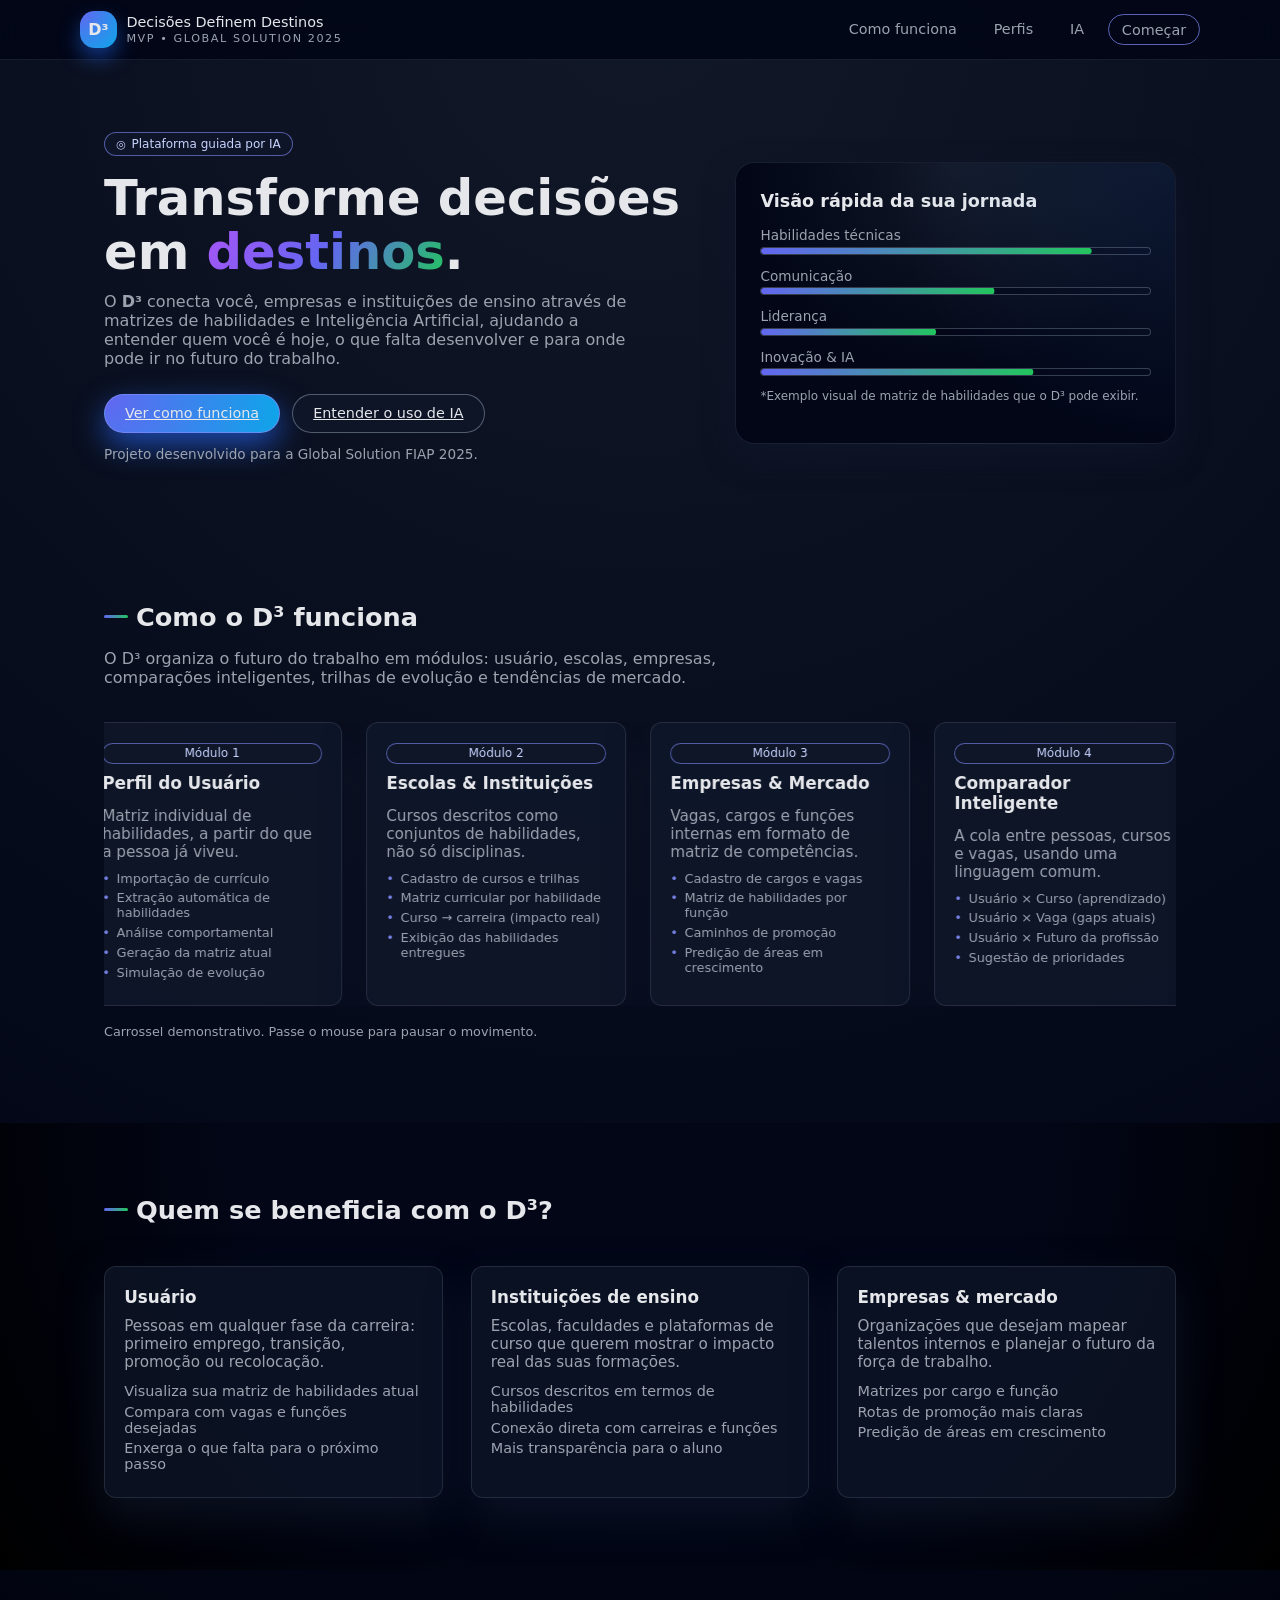
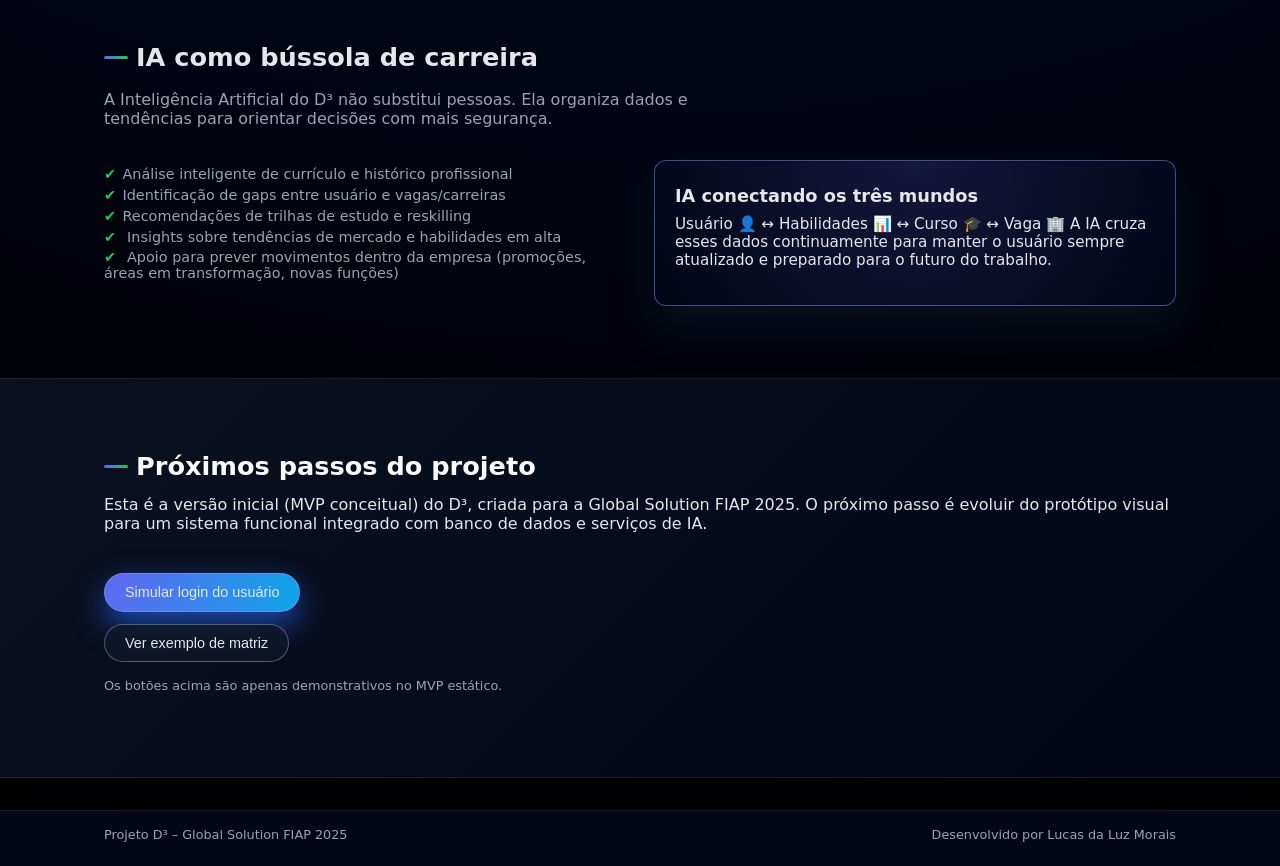
==== index.html @ ec9e3a40 "atualizado tela inicial" ====
<!DOCTYPE html>
<html lang="pt-BR">
<head>
  <meta charset="UTF-8" />
  <meta name="viewport" content="width=device-width, initial-scale=1.0" />
  <title>D³ – Decisões, Destinos e Desenvolvimento</title>

  <meta name="description" content="D³ é uma plataforma guiada por IA que conecta pessoas, empresas e instituições de ensino através de matrizes de habilidades, ajudando na tomada de decisões de carreira.">

  <link rel="stylesheet" href="./css/style.css" />
</head>
<body>
  <header class="topbar">
    <div class="container topbar__content">
      <div class="logo">
        <span class="logo__mark">D³</span>
        <div class="logo__group">
          <span class="logo__text">Decisões Definem Destinos</span>
          <span class="logo__tag">MVP • Global Solution 2025</span>
        </div>
      </div>

      <nav class="nav">
        <a href="#como-funciona">Como funciona</a>
        <a href="#perfis">Perfis</a>
        <a href="#ia">IA</a>
        <a href="#contato" class="nav__cta">Começar</a>
      </nav>
    </div>
  </header>

  <main>
    <!-- HERO -->
    <section class="hero">
      <div class="container hero__content">
        <div class="hero__text">
          <span class="hero__badge">Plataforma guiada por IA</span>
          <h1>Transforme decisões em <span class="highlight">destinos</span>.</h1>
          <p>
            O <strong>D³</strong> conecta você, empresas e instituições de ensino
            através de matrizes de habilidades e Inteligência Artificial,
            ajudando a entender quem você é hoje, o que falta desenvolver e
            para onde pode ir no futuro do trabalho.
          </p>

          <div class="hero__actions">
            <a href="#como-funciona" class="btn btn--primary">Ver como funciona</a>
            <a href="#ia" class="btn btn--ghost">Entender o uso de IA</a>
          </div>

          <p class="hero__note">
            Projeto desenvolvido para a Global Solution FIAP 2025.
          </p>
        </div>

        <div class="hero__card">
          <h2>Visão rápida da sua jornada</h2>
          <div class="hero__matrix">
            <div class="matrix-row">
              <span>Habilidades técnicas</span>
              <div class="bar">
                <div class="bar__fill bar__fill--1"></div>
              </div>
            </div>
            <div class="matrix-row">
              <span>Comunicação</span>
              <div class="bar">
                <div class="bar__fill bar__fill--2"></div>
              </div>
            </div>
            <div class="matrix-row">
              <span>Liderança</span>
              <div class="bar">
                <div class="bar__fill bar__fill--3"></div>
              </div>
            </div>
            <div class="matrix-row">
              <span>Inovação &amp; IA</span>
              <div class="bar">
                <div class="bar__fill bar__fill--4"></div>
              </div>
            </div>
          </div>

          <p class="hero__card-note">
            *Exemplo visual de matriz de habilidades que o D³ pode exibir.
          </p>
        </div>
      </div>
    </section>

    <!-- COMO FUNCIONA -->
<section id="como-funciona" class="section section--how">
  <div class="container">
    <h2 class="section__title">Como o D³ funciona</h2>
    <p class="section__subtitle">
      O D³ organiza o futuro do trabalho em módulos: usuário, escolas, empresas,
      comparações inteligentes, trilhas de evolução e tendências de mercado.
    </p>

    <div class="how-carousel">
      <div class="how-carousel__track">
        <!-- Módulo 1 -->
        <article class="card how-card">
          <span class="how-card__tag">Módulo 1</span>
          <h3>Perfil do Usuário</h3>
          <p class="how-card__resume">
            Matriz individual de habilidades, a partir do que a pessoa já viveu.
          </p>
          <ul>
            <li>Importação de currículo</li>
            <li>Extração automática de habilidades</li>
            <li>Análise comportamental</li>
            <li>Geração da matriz atual</li>
            <li>Simulação de evolução</li>
          </ul>
        </article>

        <!-- Módulo 2 -->
        <article class="card how-card">
          <span class="how-card__tag">Módulo 2</span>
          <h3>Escolas &amp; Instituições</h3>
          <p class="how-card__resume">
            Cursos descritos como conjuntos de habilidades, não só disciplinas.
          </p>
          <ul>
            <li>Cadastro de cursos e trilhas</li>
            <li>Matriz curricular por habilidade</li>
            <li>Curso → carreira (impacto real)</li>
            <li>Exibição das habilidades entregues</li>
          </ul>
        </article>

        <!-- Módulo 3 -->
        <article class="card how-card">
          <span class="how-card__tag">Módulo 3</span>
          <h3>Empresas &amp; Mercado</h3>
          <p class="how-card__resume">
            Vagas, cargos e funções internas em formato de matriz de competências.
          </p>
          <ul>
            <li>Cadastro de cargos e vagas</li>
            <li>Matriz de habilidades por função</li>
            <li>Caminhos de promoção</li>
            <li>Predição de áreas em crescimento</li>
          </ul>
        </article>

        <!-- Módulo 4 -->
        <article class="card how-card">
          <span class="how-card__tag">Módulo 4</span>
          <h3>Comparador Inteligente</h3>
          <p class="how-card__resume">
            A cola entre pessoas, cursos e vagas, usando uma linguagem comum.
          </p>
          <ul>
            <li>Usuário × Curso (aprendizado)</li>
            <li>Usuário × Vaga (gaps atuais)</li>
            <li>Usuário × Futuro da profissão</li>
            <li>Sugestão de prioridades</li>
          </ul>
        </article>

        <!-- Módulo 5 -->
        <article class="card how-card">
          <span class="how-card__tag">Módulo 5</span>
          <h3>Trilhas de Evolução</h3>
          <p class="how-card__resume">
            A IA transforma os gaps em um mapa de próximos passos.
          </p>
          <ul>
            <li>Recomendação de cursos e trilhas</li>
            <li>Certificações e projetos práticos</li>
            <li>Treinamentos internos</li>
            <li>Caminhos de carreira possíveis</li>
          </ul>
        </article>

        <!-- Módulo 6 -->
        <article class="card how-card">
          <span class="how-card__tag">Módulo 6</span>
          <h3>Tendências &amp; Mercado</h3>
          <p class="how-card__resume">
            O radar do D³ para não deixar o usuário e a empresa para trás.
          </p>
          <ul>
            <li>Habilidades em alta</li>
            <li>Profissões surgindo &amp; em declínio</li>
            <li>Impacto da tecnologia no time</li>
            <li>Áreas que devem crescer</li>
          </ul>
        </article>
      </div>
    </div>

    <p class="how-carousel__hint">
      Carrossel demonstrativo. Passe o mouse para pausar o movimento.
    </p>
  </div>
</section>



    <!-- PERFIS -->
    <section id="perfis" class="section section--alt">
      <div class="container">
        <h2 class="section__title">Quem se beneficia com o D³?</h2>

        <div class="grid grid--3">
          <article class="card card--outlined">
            <h3>Usuário</h3>
            <p>
              Pessoas em qualquer fase da carreira: primeiro emprego, transição,
              promoção ou recolocação.
            </p>
            <ul class="list">
              <li>Visualiza sua matriz de habilidades atual</li>
              <li>Compara com vagas e funções desejadas</li>
              <li>Enxerga o que falta para o próximo passo</li>
            </ul>
          </article>

          <article class="card card--outlined">
            <h3>Instituições de ensino</h3>
            <p>
              Escolas, faculdades e plataformas de curso que querem mostrar o
              impacto real das suas formações.
            </p>
            <ul class="list">
              <li>Cursos descritos em termos de habilidades</li>
              <li>Conexão direta com carreiras e funções</li>
              <li>Mais transparência para o aluno</li>
            </ul>
          </article>

          <article class="card card--outlined">
            <h3>Empresas &amp; mercado</h3>
            <p>
              Organizações que desejam mapear talentos internos e planejar o
              futuro da força de trabalho.
            </p>
            <ul class="list">
              <li>Matrizes por cargo e função</li>
              <li>Rotas de promoção mais claras</li>
              <li>Predição de áreas em crescimento</li>
            </ul>
          </article>
        </div>
      </div>
    </section>

    <!-- IA -->
    <section id="ia" class="section">
      <div class="container">
        <h2 class="section__title">IA como bússola de carreira</h2>
        <p class="section__subtitle">
          A Inteligência Artificial do D³ não substitui pessoas. Ela organiza
          dados e tendências para orientar decisões com mais segurança.
        </p>

        <div class="grid grid--2">
          <div>
            <ul class="list list--check">
              <li>Análise inteligente de currículo e histórico profissional</li>
              <li>Identificação de gaps entre usuário e vagas/carreiras</li>
              <li>Recomendações de trilhas de estudo e reskilling</li>
              <li>
                Insights sobre tendências de mercado e habilidades em alta
              </li>
              <li>
                Apoio para prever movimentos dentro da empresa (promoções,
                áreas em transformação, novas funções)
              </li>
            </ul>
          </div>

          <div class="ia-box">
            <h3>IA conectando os três mundos</h3>
            <p>
              Usuário 👤 ↔ Habilidades 📊 ↔ Curso 🎓 ↔ Vaga 🏢  
              A IA cruza esses dados continuamente para manter o usuário sempre
              atualizado e preparado para o futuro do trabalho.
            </p>
          </div>
        </div>
      </div>
    </section>

    <!-- CALL TO ACTION -->
    <section id="contato" class="section section--cta">
      <div class="container section--cta__content">
        <div>
          <h2 class="section__title section__title--light">Próximos passos do projeto</h2>
          <p>
            Esta é a versão inicial (MVP conceitual) do D³, criada para a
            Global Solution FIAP 2025. O próximo passo é evoluir do protótipo
            visual para um sistema funcional integrado com banco de dados e
            serviços de IA.
          </p>
        </div>

        <div class="section--cta__actions">
          <button class="btn btn--primary" id="btnFakeLogin">
            Simular login do usuário
          </button>
          <button class="btn btn--ghost" id="btnVerMatriz">
            Ver exemplo de matriz
          </button>
          <p class="cta__note">
            Os botões acima são apenas demonstrativos no MVP estático.
          </p>
        </div>
      </div>
    </section>
  </main>

  <footer class="footer">
    <div class="container footer__content">
      <span>Projeto D³ – Global Solution FIAP 2025</span>
      <span>Desenvolvido por Lucas da Luz Morais</span>
    </div>
  </footer>

  <script src="./js/main.js"></script>
</body>
</html>
---- css/style.css ----
:root {
  --bg: #050816;
  --bg-alt: #030712;
  --card-bg: #0b1120;
  --accent: #6366f1;
  --accent-strong: #4f46e5;
  --accent-soft: rgba(99, 102, 241, 0.15);
  --text-main: #e5e7eb;
  --text-muted: #9ca3af;
  --border-soft: #1f2933;
  --radius-lg: 1.2rem;
  --radius-md: 0.75rem;
  --shadow-soft: 0 18px 40px rgba(15, 23, 42, 0.7);
  --shadow-card: 0 12px 30px rgba(15, 23, 42, 0.8);
  --transition-fast: 0.18s ease-out;
}

*,
*::before,
*::after {
  box-sizing: border-box;
}

html,
body {
  margin: 0;
  padding: 0;
  font-family: system-ui, -apple-system, BlinkMacSystemFont, "Segoe UI", sans-serif;
  color: var(--text-main);
  scroll-behavior: smooth;
}

body {
  min-height: 100vh;
  background:
    radial-gradient(circle at top, #111827 0, #020617 55%, #000 100%),
    radial-gradient(circle at bottom, #020617 0, #000 60%);
}

/* UTILIDADES */

.container {
  width: 100%;
  max-width: 1120px;
  margin: 0 auto;
  padding: 0 1.5rem;
}

.section {
  padding: 4.5rem 0;
}

.section--alt {
  background: radial-gradient(circle at top, #020617 0, #020617 50%, #000 100%);
}

.section__title {
  font-size: 1.6rem;
  position: relative;
  display: inline-flex;
  align-items: center;
  gap: 0.5rem;
}

.section__title::before {
  content: "";
  width: 24px;
  height: 3px;
  border-radius: 999px;
  background: linear-gradient(90deg, var(--accent), #22c55e);
}

.section__title--light {
  color: #f9fafb;
}

.section__subtitle {
  color: var(--text-muted);
  max-width: 640px;
  margin-top: 0.5rem;
}

h1,
h2,
h3 {
  margin: 0 0 0.6rem;
}

p {
  margin: 0.25rem 0 0.75rem;
}

.highlight {
  background: linear-gradient(120deg, #a855f7, #6366f1, #22c55e);
  -webkit-background-clip: text;
  color: transparent;
}

/* GRID */

.grid {
  display: grid;
  gap: 1.75rem;
  margin-top: 2rem;
}

.grid--2 {
  grid-template-columns: repeat(auto-fit, minmax(260px, 1fr));
}

.grid--3 {
  grid-template-columns: repeat(auto-fit, minmax(260px, 1fr));
}

/* TOPBAR */

.topbar {
  position: sticky;
  top: 0;
  z-index: 20;
  background: rgba(2, 6, 23, 0.9);
  backdrop-filter: blur(18px);
  border-bottom: 1px solid rgba(148, 163, 184, 0.14);
  transition: background 0.2s ease-out, border-color 0.2s ease-out;
}

.topbar--scrolled {
  background: rgba(2, 6, 23, 0.98);
  border-color: rgba(129, 140, 248, 0.4);
}

.topbar__content {
  display: flex;
  align-items: center;
  justify-content: space-between;
  padding: 0.7rem 0;
}

.logo {
  display: flex;
  align-items: center;
  gap: 0.6rem;
}

.logo__mark {
  display: inline-flex;
  align-items: center;
  justify-content: center;
  width: 2.3rem;
  height: 2.3rem;
  border-radius: 0.9rem;
  background: radial-gradient(circle at top left, #6366f1, #0ea5e9);
  box-shadow: 0 10px 20px rgba(37, 99, 235, 0.5);
  font-weight: 700;
}

.logo__group {
  display: flex;
  flex-direction: column;
  gap: 0.15rem;
}

.logo__text {
  font-size: 0.9rem;
  color: var(--text-main);
}

.logo__tag {
  font-size: 0.7rem;
  color: var(--text-muted);
  text-transform: uppercase;
  letter-spacing: 0.14em;
}

.nav {
  display: flex;
  gap: 0.7rem;
}

.nav a {
  font-size: 0.9rem;
  color: var(--text-muted);
  text-decoration: none;
  padding: 0.4rem 0.8rem;
  border-radius: 999px;
  transition: var(--transition-fast);
}

.nav a:hover {
  color: #e5e7eb;
  background: rgba(148, 163, 184, 0.1);
}

.nav__cta {
  border: 1px solid rgba(129, 140, 248, 0.7);
}

/* HERO */

.hero {
  padding: 4.5rem 0 3.5rem;
}

.hero__content {
  display: grid;
  gap: 2.75rem;
  grid-template-columns: minmax(0, 1.6fr) minmax(0, 1.2fr);
  align-items: center;
}

.hero__badge {
  display: inline-flex;
  align-items: center;
  gap: 0.35rem;
  padding: 0.25rem 0.7rem;
  border-radius: 999px;
  font-size: 0.75rem;
  background: rgba(15, 23, 42, 0.9);
  border: 1px solid rgba(129, 140, 248, 0.6);
  color: #c7d2fe;
  margin-bottom: 0.9rem;
}

.hero__badge::before {
  content: "◎";
  font-size: 0.7rem;
}

.hero__text h1 {
  font-size: clamp(2.2rem, 3vw + 1.4rem, 3.1rem);
  line-height: 1.1;
}

.hero__text p {
  color: var(--text-muted);
  max-width: 34rem;
  margin-top: 0.8rem;
}

.hero__actions {
  display: flex;
  flex-wrap: wrap;
  gap: 0.75rem;
  margin-top: 1.6rem;
}

.hero__note {
  font-size: 0.85rem;
  color: var(--text-muted);
  margin-top: 0.9rem;
}

.hero__card {
  background: radial-gradient(circle at top, #111827 0, #020617 60%);
  border-radius: var(--radius-lg);
  padding: 1.75rem 1.5rem;
  border: 1px solid rgba(148, 163, 184, 0.15);
  box-shadow: var(--shadow-card);
  position: relative;
  overflow: hidden;
}

.hero__card::before {
  content: "";
  position: absolute;
  inset: 0;
  background: radial-gradient(circle at top right, rgba(96, 165, 250, 0.12), transparent 55%);
  pointer-events: none;
}

.hero__card h2 {
  font-size: 1.1rem;
  margin-bottom: 0.9rem;
}

.hero__matrix {
  display: flex;
  flex-direction: column;
  gap: 0.7rem;
  margin-top: 0.75rem;
}

.matrix-row span {
  font-size: 0.85rem;
  color: var(--text-muted);
}

.bar {
  margin-top: 0.15rem;
  width: 100%;
  height: 0.5rem;
  border-radius: 999px;
  background: #020617;
  border: 1px solid rgba(148, 163, 184, 0.35);
  overflow: hidden;
}

.bar__fill {
  height: 100%;
  border-radius: inherit;
  background: linear-gradient(90deg, #6366f1, #22c55e);
  transform-origin: left;
  transform: scaleX(0.7);
  animation: barPulse 3.2s ease-in-out infinite;
}

.bar__fill--1 { transform: scaleX(0.85); animation-delay: 0s; }
.bar__fill--2 { transform: scaleX(0.6);  animation-delay: 0.2s; }
.bar__fill--3 { transform: scaleX(0.45); animation-delay: 0.4s; }
.bar__fill--4 { transform: scaleX(0.7);  animation-delay: 0.6s; }

.hero__card-note {
  font-size: 0.75rem;
  color: var(--text-muted);
  margin-top: 0.8rem;
}

/* CARDS & LISTS */

.card {
  background: rgba(15, 23, 42, 0.9);
  border-radius: var(--radius-md);
  padding: 1.25rem 1.2rem;
  border: 1px solid rgba(148, 163, 184, 0.18);
  box-shadow: var(--shadow-soft);
  transition: var(--transition-fast);
  position: relative;
  overflow: hidden;
}

.card::before {
  content: "";
  position: absolute;
  inset-inline: 0;
  top: 0;
  height: 3px;
  background: linear-gradient(90deg, var(--accent), #22c55e);
  opacity: 0;
  transition: opacity 0.18s ease-out;
}

.card__step {
  position: absolute;
  top: 0.7rem;
  right: 0.9rem;
  font-size: 0.85rem;
  color: rgba(148, 163, 184, 0.9);
}

.card:hover {
  transform: translateY(-3px);
  border-color: rgba(129, 140, 248, 0.7);
  box-shadow: 0 14px 30px rgba(15, 23, 42, 0.9);
}

.card:hover::before {
  opacity: 1;
}

.card--outlined {
  background: rgba(15, 23, 42, 0.7);
}

.card h3 {
  font-size: 1.05rem;
}

.card p {
  color: var(--text-muted);
  font-size: 0.95rem;
}

.list {
  list-style: none;
  padding-left: 0;
  margin: 0.4rem 0 0;
  color: var(--text-muted);
  font-size: 0.9rem;
}

.list li {
  margin-bottom: 0.3rem;
}

.list--check li::before {
  content: "✔";
  margin-right: 0.4rem;
  color: #22c55e;
}

/* IA BOX */

.ia-box {
  background: radial-gradient(circle at top, rgba(99, 102, 241, 0.2), #020617);
  border-radius: var(--radius-md);
  padding: 1.5rem 1.25rem;
  border: 1px solid rgba(129, 140, 248, 0.5);
  box-shadow: var(--shadow-soft);
  font-size: 0.95rem;
  color: var(--text-main);
}

/* CTA SECTION */

.section--cta {
  background: linear-gradient(135deg, #0b1120, #020617);
  border-top: 1px solid rgba(148, 163, 184, 0.12);
  border-bottom: 1px solid rgba(148, 163, 184, 0.12);
}

.section--cta__content {
  display: flex;
  flex-wrap: wrap;
  gap: 1.75rem;
  align-items: center;
  justify-content: space-between;
}

.section--cta__actions {
  display: flex;
  flex-direction: column;
  gap: 0.75rem;
  align-items: flex-start;
}

.cta__note {
  font-size: 0.8rem;
  color: var(--text-muted);
}

/* BUTTONS */

.btn {
  display: inline-flex;
  align-items: center;
  justify-content: center;
  gap: 0.4rem;
  padding: 0.65rem 1.25rem;
  border-radius: 999px;
  font-size: 0.9rem;
  border: 1px solid transparent;
  background: transparent;
  color: var(--text-main);
  cursor: pointer;
  transition: var(--transition-fast);
}

.btn--primary {
  background: radial-gradient(circle at top left, var(--accent), #0ea5e9);
  border-color: rgba(129, 140, 248, 0.7);
  box-shadow: 0 12px 30px rgba(37, 99, 235, 0.7);
}

.btn--primary:hover {
  transform: translateY(-1px);
  box-shadow: 0 18px 40px rgba(37, 99, 235, 0.9);
}

.btn--ghost {
  border-color: rgba(148, 163, 184, 0.5);
  background: rgba(15, 23, 42, 0.8);
}

.btn--ghost:hover {
  background: rgba(30, 64, 175, 0.4);
}

/* FOOTER */

.footer {
  border-top: 1px solid rgba(148, 163, 184, 0.12);
  padding: 1rem 0 1.5rem;
  background: #020617;
  margin-top: 2rem;
}

.footer__content {
  display: flex;
  justify-content: space-between;
  color: var(--text-muted);
  font-size: 0.8rem;
}

/* ANIMAÇÕES */

@keyframes barPulse {
  0%, 100% { filter: brightness(1); }
  50%      { filter: brightness(1.2); }
}

/* RESPONSIVO */

@media (max-width: 860px) {
  .hero__content {
    grid-template-columns: 1fr;
  }

  .topbar__content {
    flex-direction: column;
    align-items: flex-start;
    gap: 0.35rem;
  }

  .nav {
    flex-wrap: wrap;
  }

  .footer__content {
    flex-direction: column;
    gap: 0.3rem;
  }
}
/* COMO FUNCIONA – CARROSSEL DE MÓDULOS */

.section--how {
  position: relative;
}

.how-carousel {
  margin-top: 2.2rem;
  overflow: hidden;
  position: relative;
}

.how-carousel__track {
  display: flex;
  gap: 1.5rem;
  will-change: transform;
}

.how-card {
  flex: 0 0 260px;
  min-height: 260px;
  display: flex;
  flex-direction: column;
}

.how-card__tag {
  display: inline-flex;
  align-items: center;
  justify-content: center;
  font-size: 0.75rem;
  padding: 0.15rem 0.7rem;
  border-radius: 999px;
  border: 1px solid rgba(129, 140, 248, 0.6);
  color: #c7d2fe;
  margin-bottom: 0.6rem;
  background: rgba(15, 23, 42, 0.9);
}

.how-card__resume {
  font-size: 0.85rem;
  color: var(--text-muted);
  margin-bottom: 0.6rem;
}

.how-card ul {
  list-style: none;
  padding-left: 0;
  margin: 0;
  font-size: 0.8rem;
  color: var(--text-muted);
}

.how-card ul li {
  margin-bottom: 0.3rem;
  position: relative;
  padding-left: 0.9rem;
}

.how-card ul li::before {
  content: "•";
  position: absolute;
  left: 0;
  top: 0;
  color: rgba(129, 140, 248, 0.9);
}

.how-carousel__hint {
  margin-top: 1.1rem;
  font-size: 0.8rem;
  color: var(--text-muted);
}

/* Mobile: sem auto-scroll, tudo empilhado bonitinho */

@media (max-width: 768px) {
  .how-carousel {
    overflow: visible;
  }

  .how-carousel__track {
    flex-wrap: wrap;
    justify-content: center;
    transform: translateX(0) !important;
  }

  .how-card {
    flex: 1 1 min(100%, 320px);
  }

  .how-carousel__hint {
    text-align: center;
  }
}
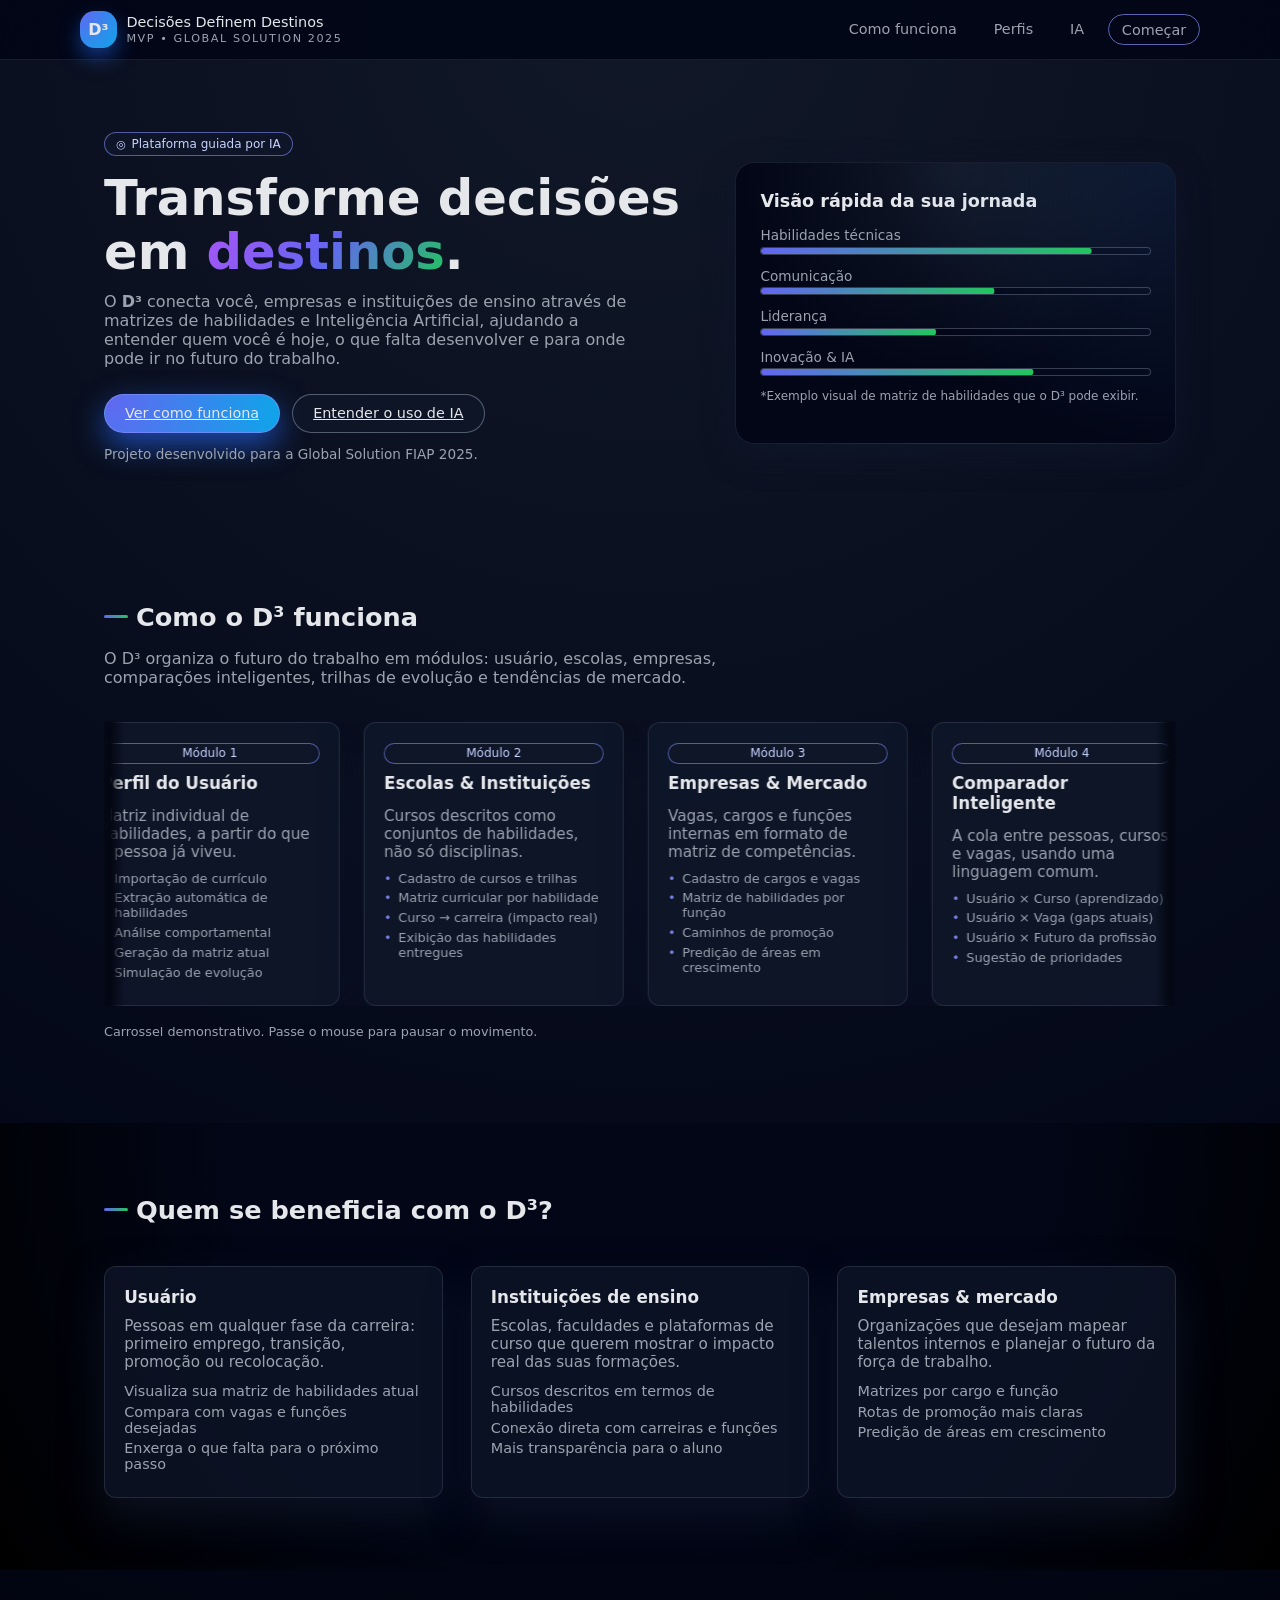
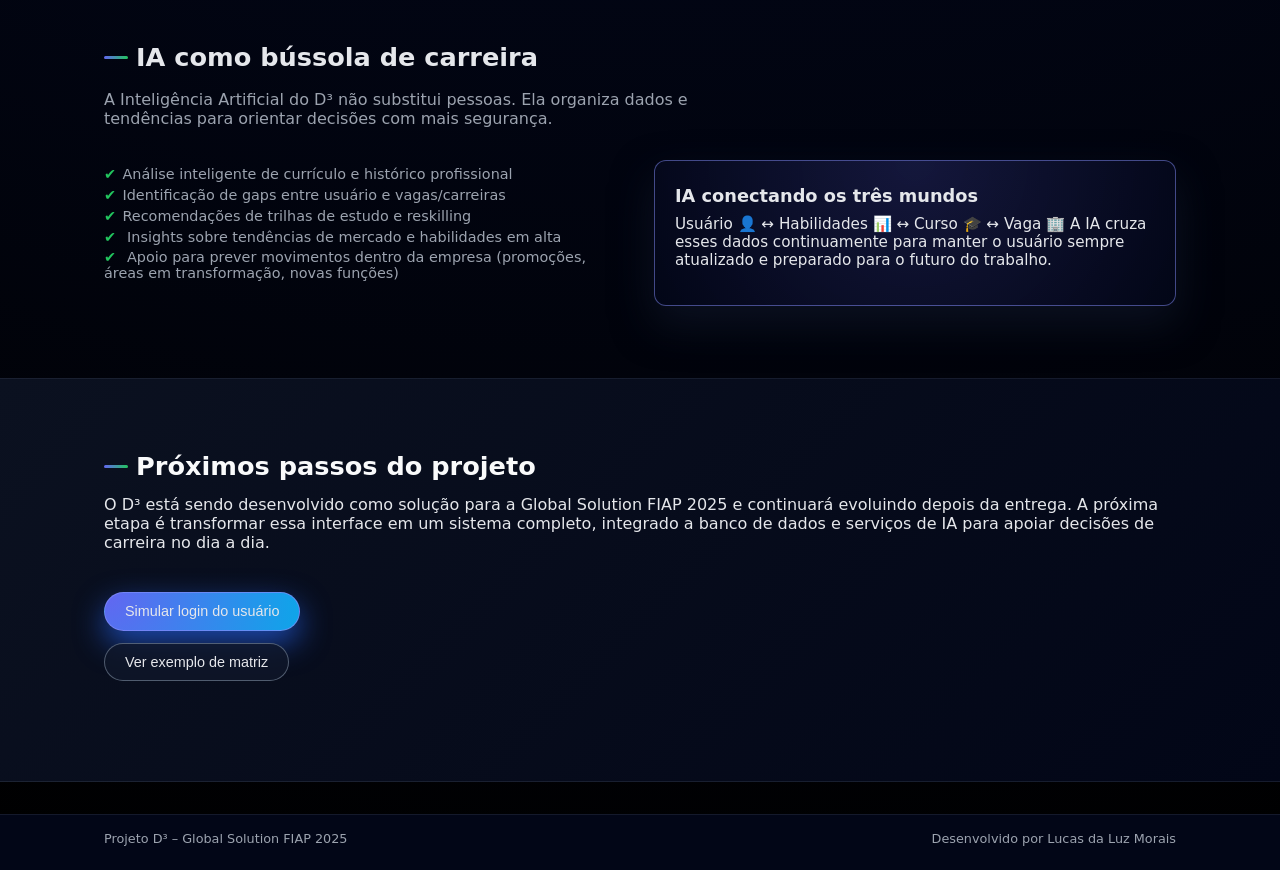
==== commit 7d8e503a: "melhorado pag inicial1" ====
--- a/index.html
+++ b/index.html
@@ -287,31 +287,31 @@
     </section>
 
     <!-- CALL TO ACTION -->
-    <section id="contato" class="section section--cta">
-      <div class="container section--cta__content">
-        <div>
-          <h2 class="section__title section__title--light">Próximos passos do projeto</h2>
-          <p>
-            Esta é a versão inicial (MVP conceitual) do D³, criada para a
-            Global Solution FIAP 2025. O próximo passo é evoluir do protótipo
-            visual para um sistema funcional integrado com banco de dados e
-            serviços de IA.
-          </p>
-        </div>
-
-        <div class="section--cta__actions">
-          <button class="btn btn--primary" id="btnFakeLogin">
-            Simular login do usuário
-          </button>
-          <button class="btn btn--ghost" id="btnVerMatriz">
-            Ver exemplo de matriz
-          </button>
-          <p class="cta__note">
-            Os botões acima são apenas demonstrativos no MVP estático.
-          </p>
-        </div>
-      </div>
-    </section>
+<section id="contato" class="section section--cta">
+  <div class="container section--cta__content">
+    <div>
+      <h2 class="section__title section__title--light">Próximos passos do projeto</h2>
+      <p>
+        O D³ está sendo desenvolvido como solução para a Global Solution FIAP 2025
+        e continuará evoluindo depois da entrega. A próxima etapa é transformar
+        essa interface em um sistema completo, integrado a banco de dados e
+        serviços de IA para apoiar decisões de carreira no dia a dia.
+      </p>
+    </div>
+
+    <div class="section--cta__actions">
+      <button class="btn btn--primary" id="btnFakeLogin">
+        Simular login do usuário
+      </button>
+      <button class="btn btn--ghost" id="btnVerMatriz">
+        Ver exemplo de matriz
+      </button>
+     
+      </p>
+    </div>
+  </div>
+</section>
+
   </main>
 
   <footer class="footer">
--- a/css/style.css
+++ b/css/style.css
@@ -92,9 +92,11 @@
 
 .highlight {
   background: linear-gradient(120deg, #a855f7, #6366f1, #22c55e);
-  -webkit-background-clip: text;
+  background-clip: text;
+  -webkit-background-clip: text; /* necessário para Chrome/Safari */
   color: transparent;
 }
+
 
 /* GRID */
 
@@ -521,6 +523,40 @@
   overflow: hidden;
   position: relative;
 }
+/* Degradê suave integrado ao fundo */
+.how-carousel::before,
+.how-carousel::after {
+  content: "";
+  position: absolute;
+  top: 0;
+  bottom: 0;
+  width: 20px;                 /* pode ajustar */
+  pointer-events: none;
+  z-index: 5;
+}
+
+/* Lado esquerdo */
+.how-carousel::before {
+  left: 0;
+  background: linear-gradient(
+    to right,
+    var(--bg) 0%,
+    var(--bg-alt) 30%,
+    transparent 100%
+  );
+}
+
+/* Lado direito */
+.how-carousel::after {
+  right: 0;
+  background: linear-gradient(
+    to left,
+    var(--bg) 0%,
+    var(--bg-alt) 30%,
+    transparent 100%
+  );
+}
+
 
 .how-carousel__track {
   display: flex;
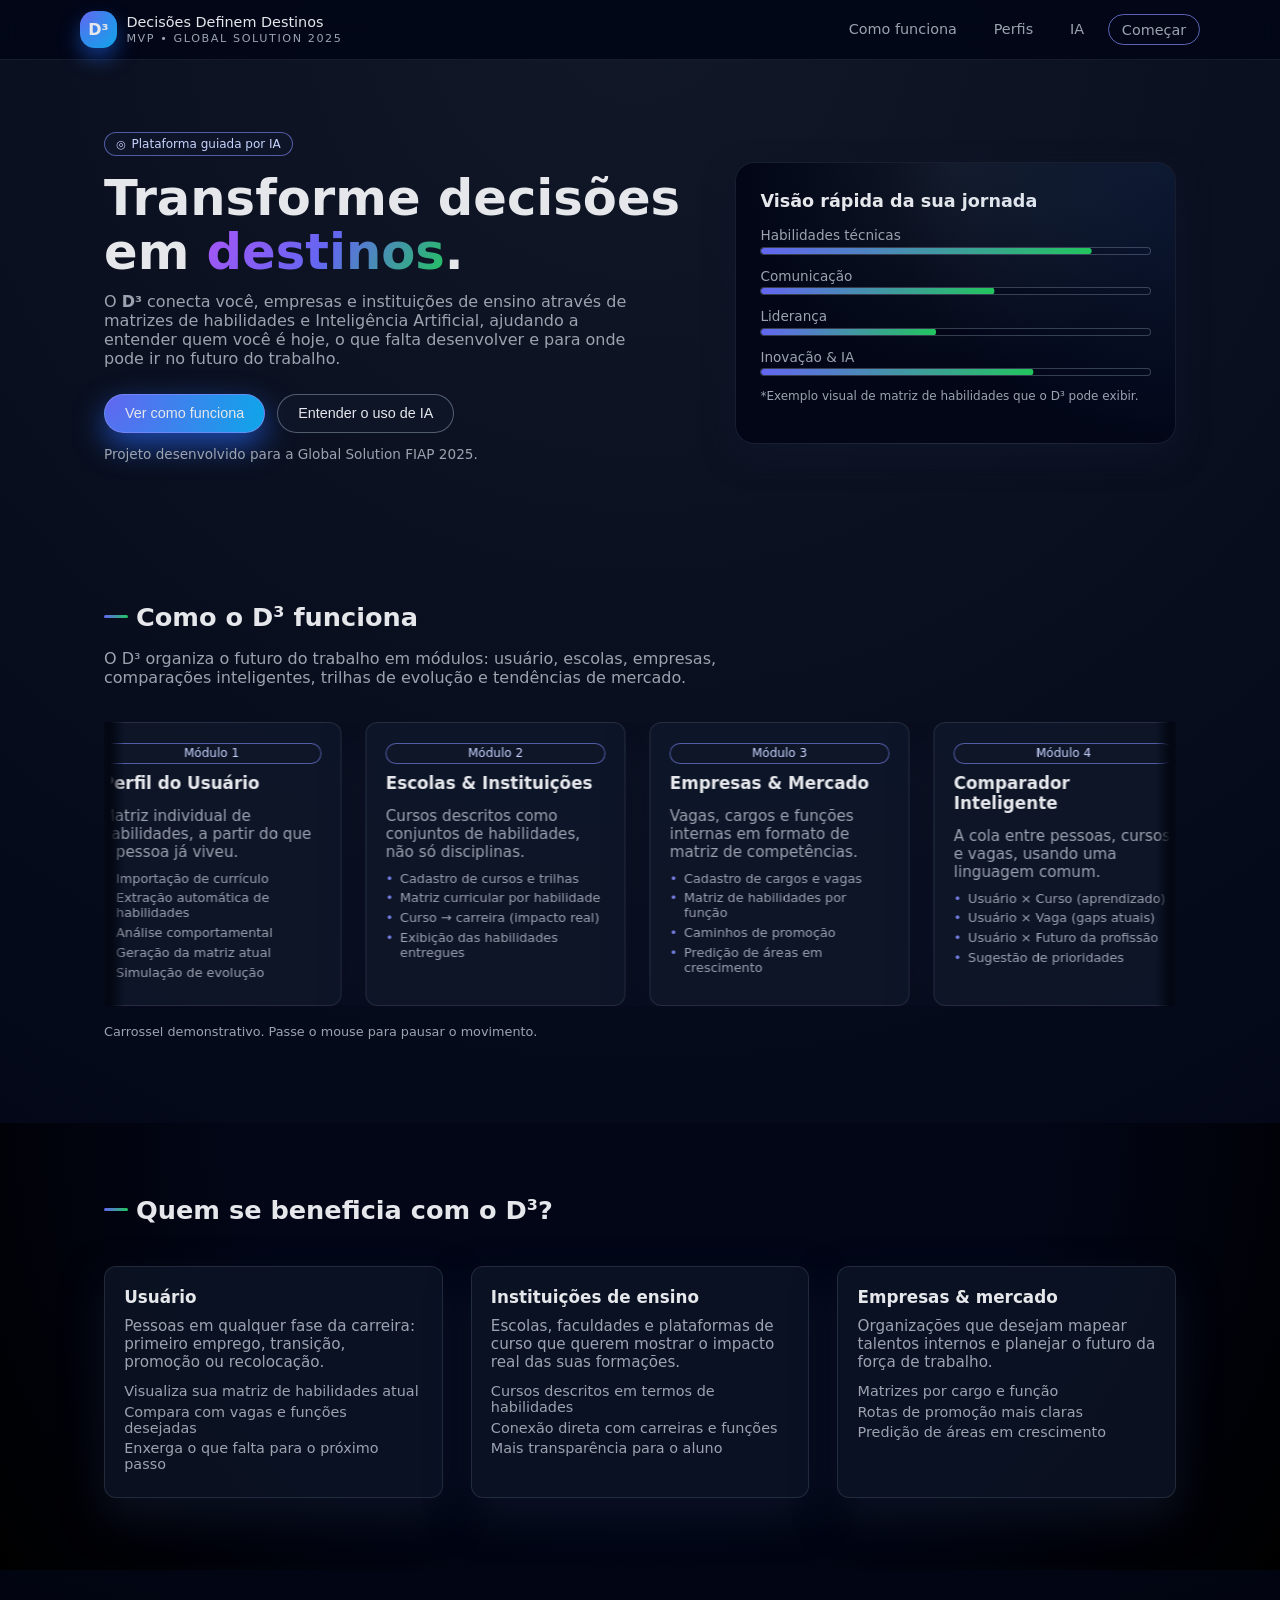
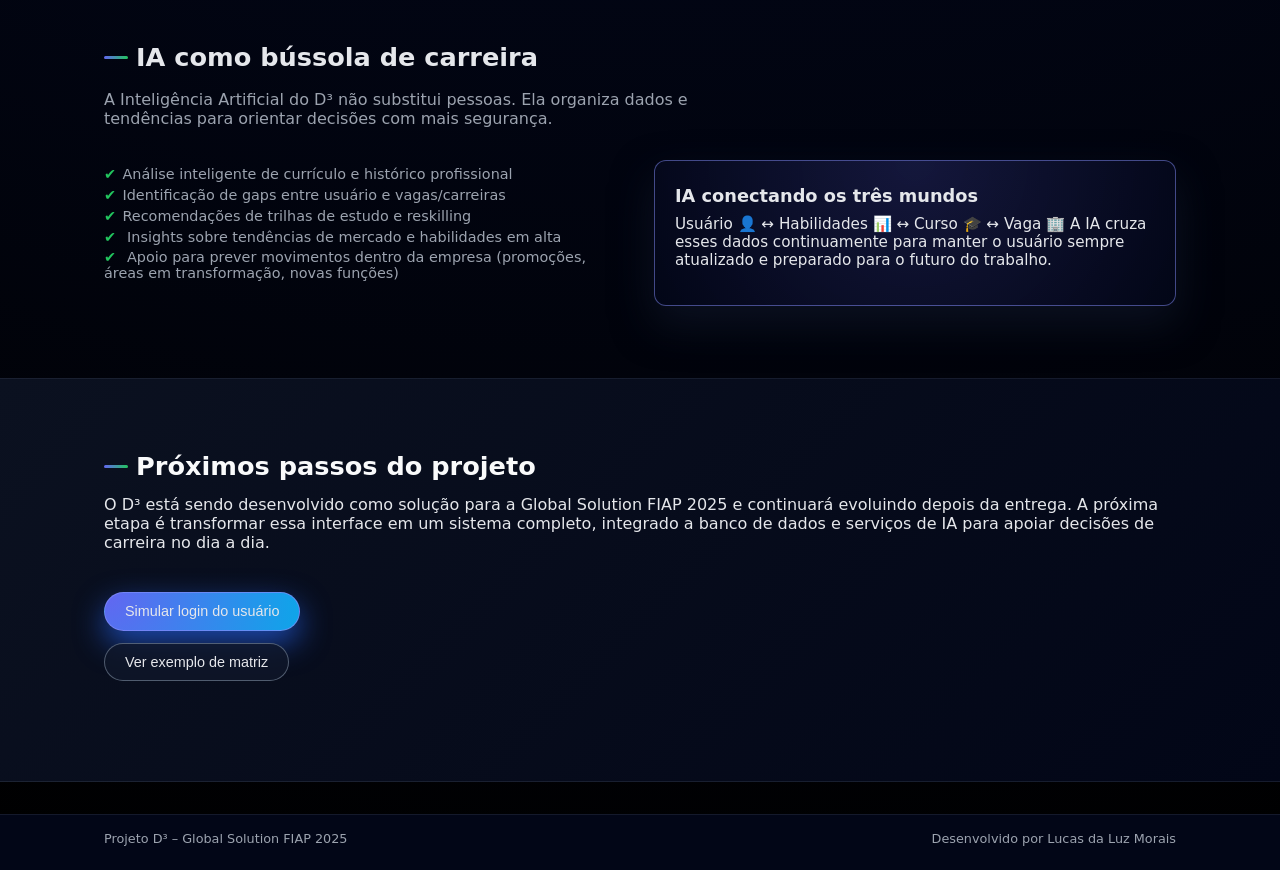
==== commit 6d05066a: "melhorado botão" ====
--- a/index.html
+++ b/index.html
@@ -44,8 +44,14 @@
           </p>
 
           <div class="hero__actions">
-            <a href="#como-funciona" class="btn btn--primary">Ver como funciona</a>
-            <a href="#ia" class="btn btn--ghost">Entender o uso de IA</a>
+<button class="btn btn--primary" onclick="location.href='#como-funciona'">
+  Ver como funciona
+</button>
+
+<button class="btn btn--ghost" onclick="location.href='#ia'">
+  Entender o uso de IA
+</button>
+
           </div>
 
           <p class="hero__note">
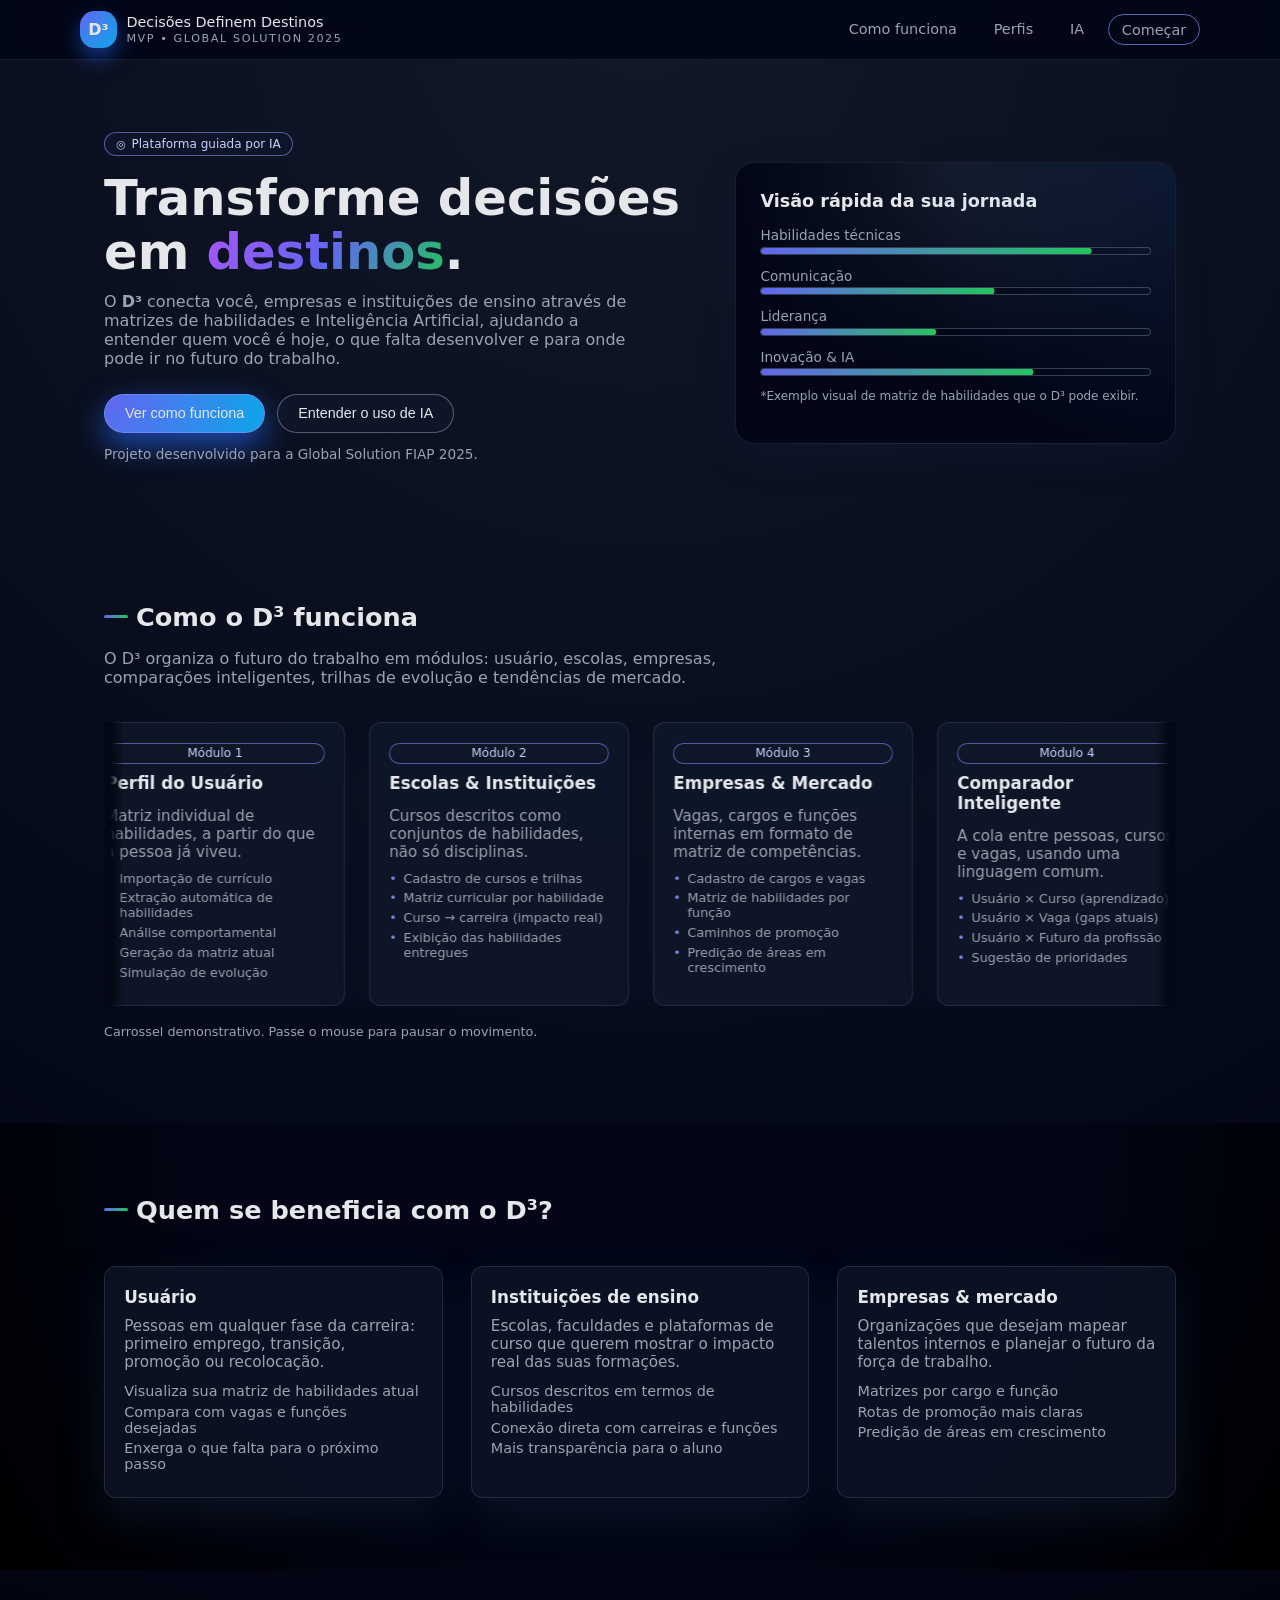
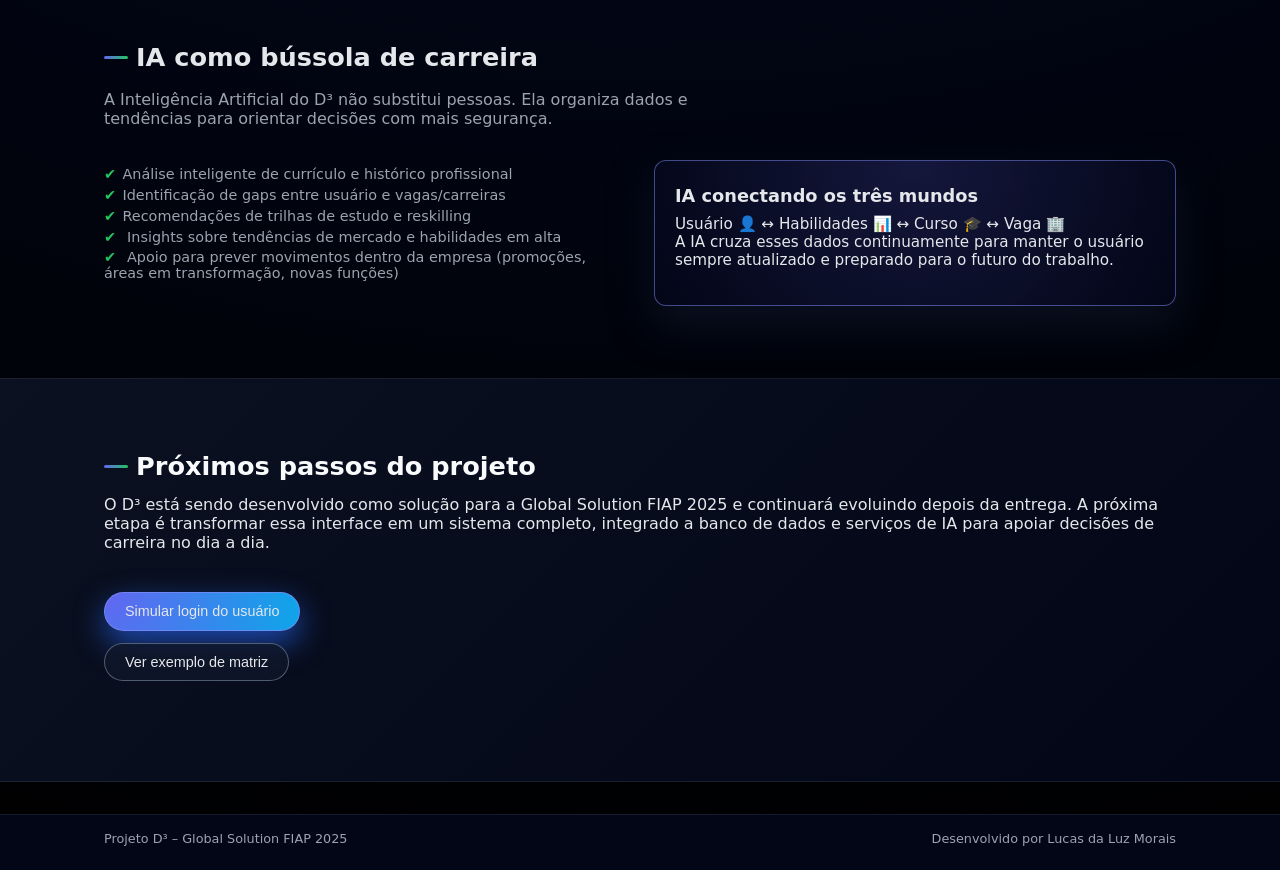
==== commit 92fc3a03: "AJUSTE DE IMAGEM" ====
--- a/index.html
+++ b/index.html
@@ -6,7 +6,7 @@
   <title>D³ – Decisões, Destinos e Desenvolvimento</title>
 
   <meta name="description" content="D³ é uma plataforma guiada por IA que conecta pessoas, empresas e instituições de ensino através de matrizes de habilidades, ajudando na tomada de decisões de carreira.">
-
+  <link rel="icon" href="./assets/img/webD.png" type="image/png">
   <link rel="stylesheet" href="./css/style.css" />
 </head>
 <body>
@@ -283,7 +283,7 @@
           <div class="ia-box">
             <h3>IA conectando os três mundos</h3>
             <p>
-              Usuário 👤 ↔ Habilidades 📊 ↔ Curso 🎓 ↔ Vaga 🏢  
+              Usuário 👤 ↔ Habilidades 📊 ↔ Curso 🎓 ↔ Vaga 🏢  <br>
               A IA cruza esses dados continuamente para manter o usuário sempre
               atualizado e preparado para o futuro do trabalho.
             </p>
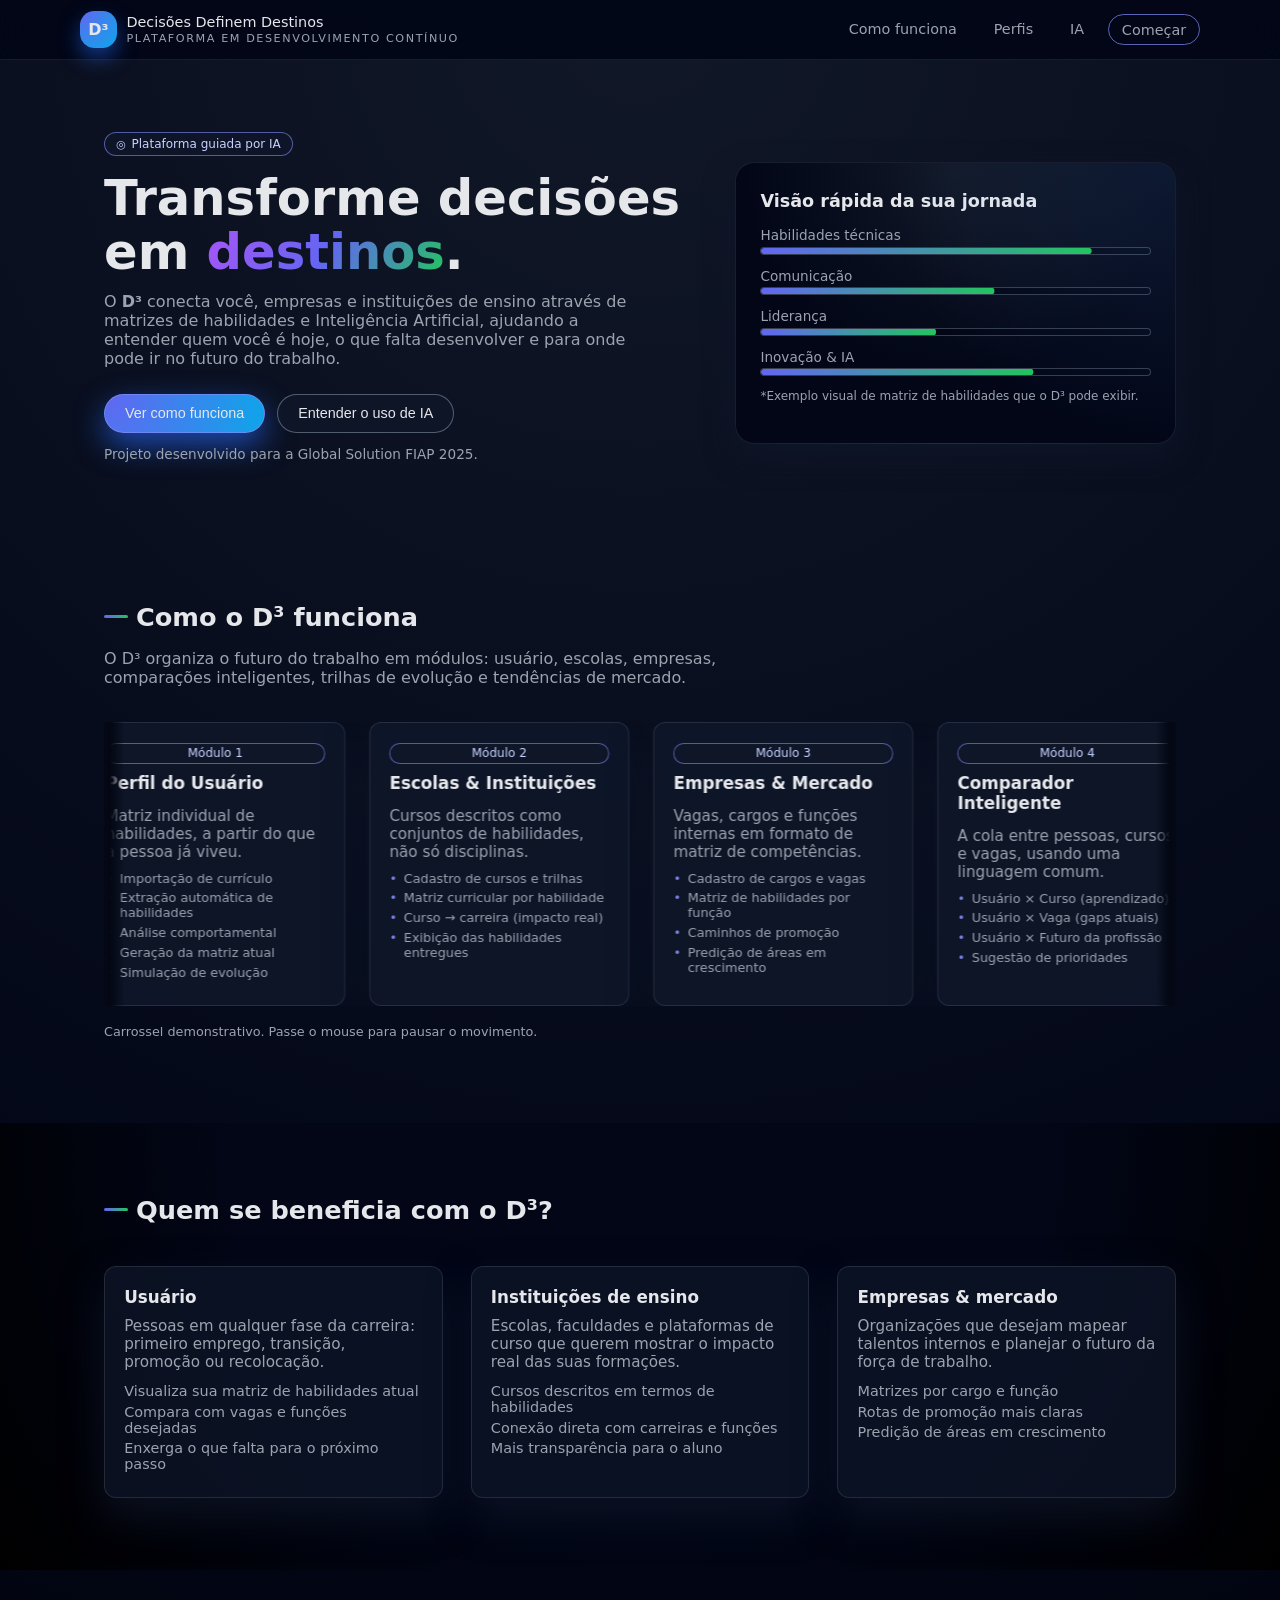
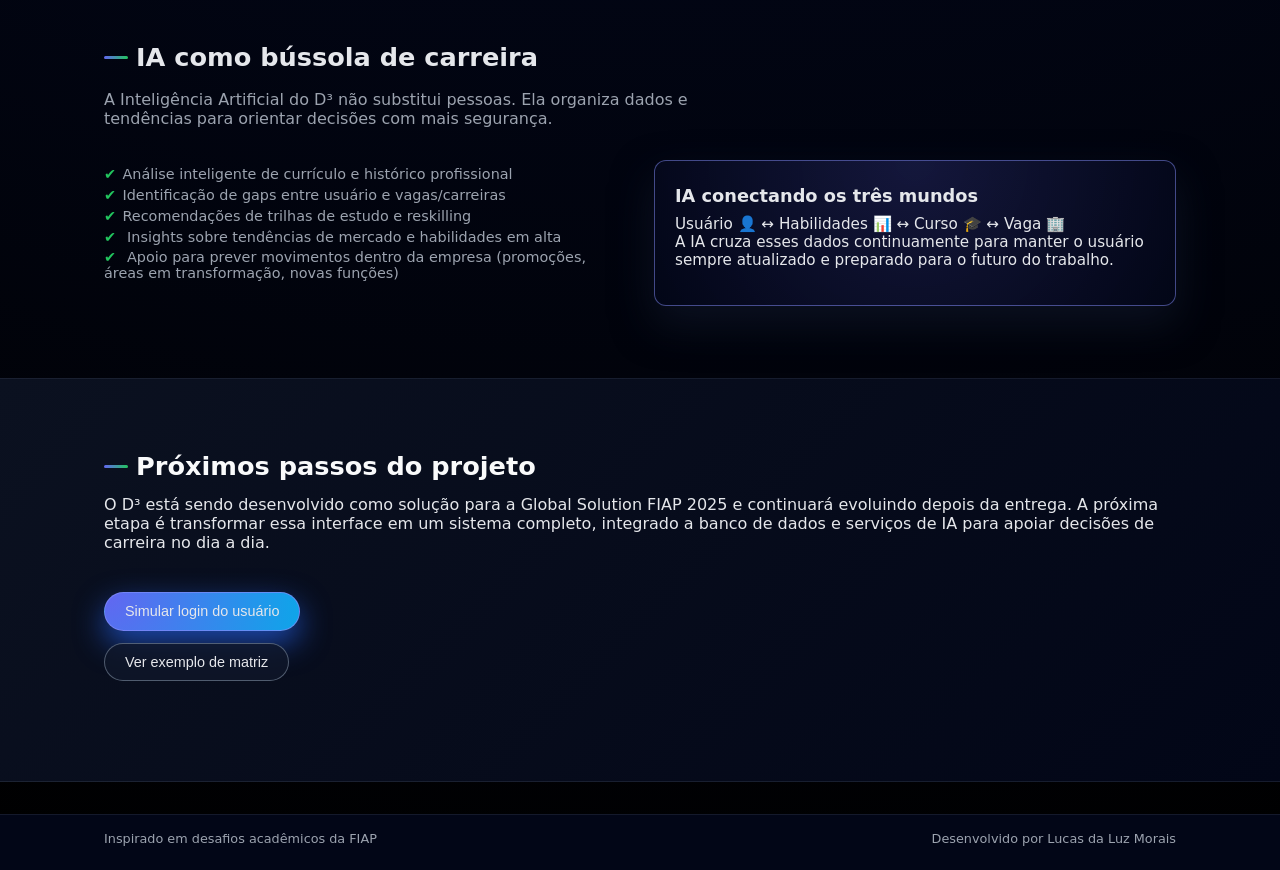
==== commit 86dcfc10: "Ajustes a tela inicial Index" ====
--- a/index.html
+++ b/index.html
@@ -16,7 +16,7 @@
         <span class="logo__mark">D³</span>
         <div class="logo__group">
           <span class="logo__text">Decisões Definem Destinos</span>
-          <span class="logo__tag">MVP • Global Solution 2025</span>
+          <span class="logo__tag">Plataforma em desenvolvimento contínuo</span>
         </div>
       </div>
 
@@ -322,7 +322,7 @@
 
   <footer class="footer">
     <div class="container footer__content">
-      <span>Projeto D³ – Global Solution FIAP 2025</span>
+      <span>Inspirado em desafios acadêmicos da FIAP</span>
       <span>Desenvolvido por Lucas da Luz Morais</span>
     </div>
   </footer>
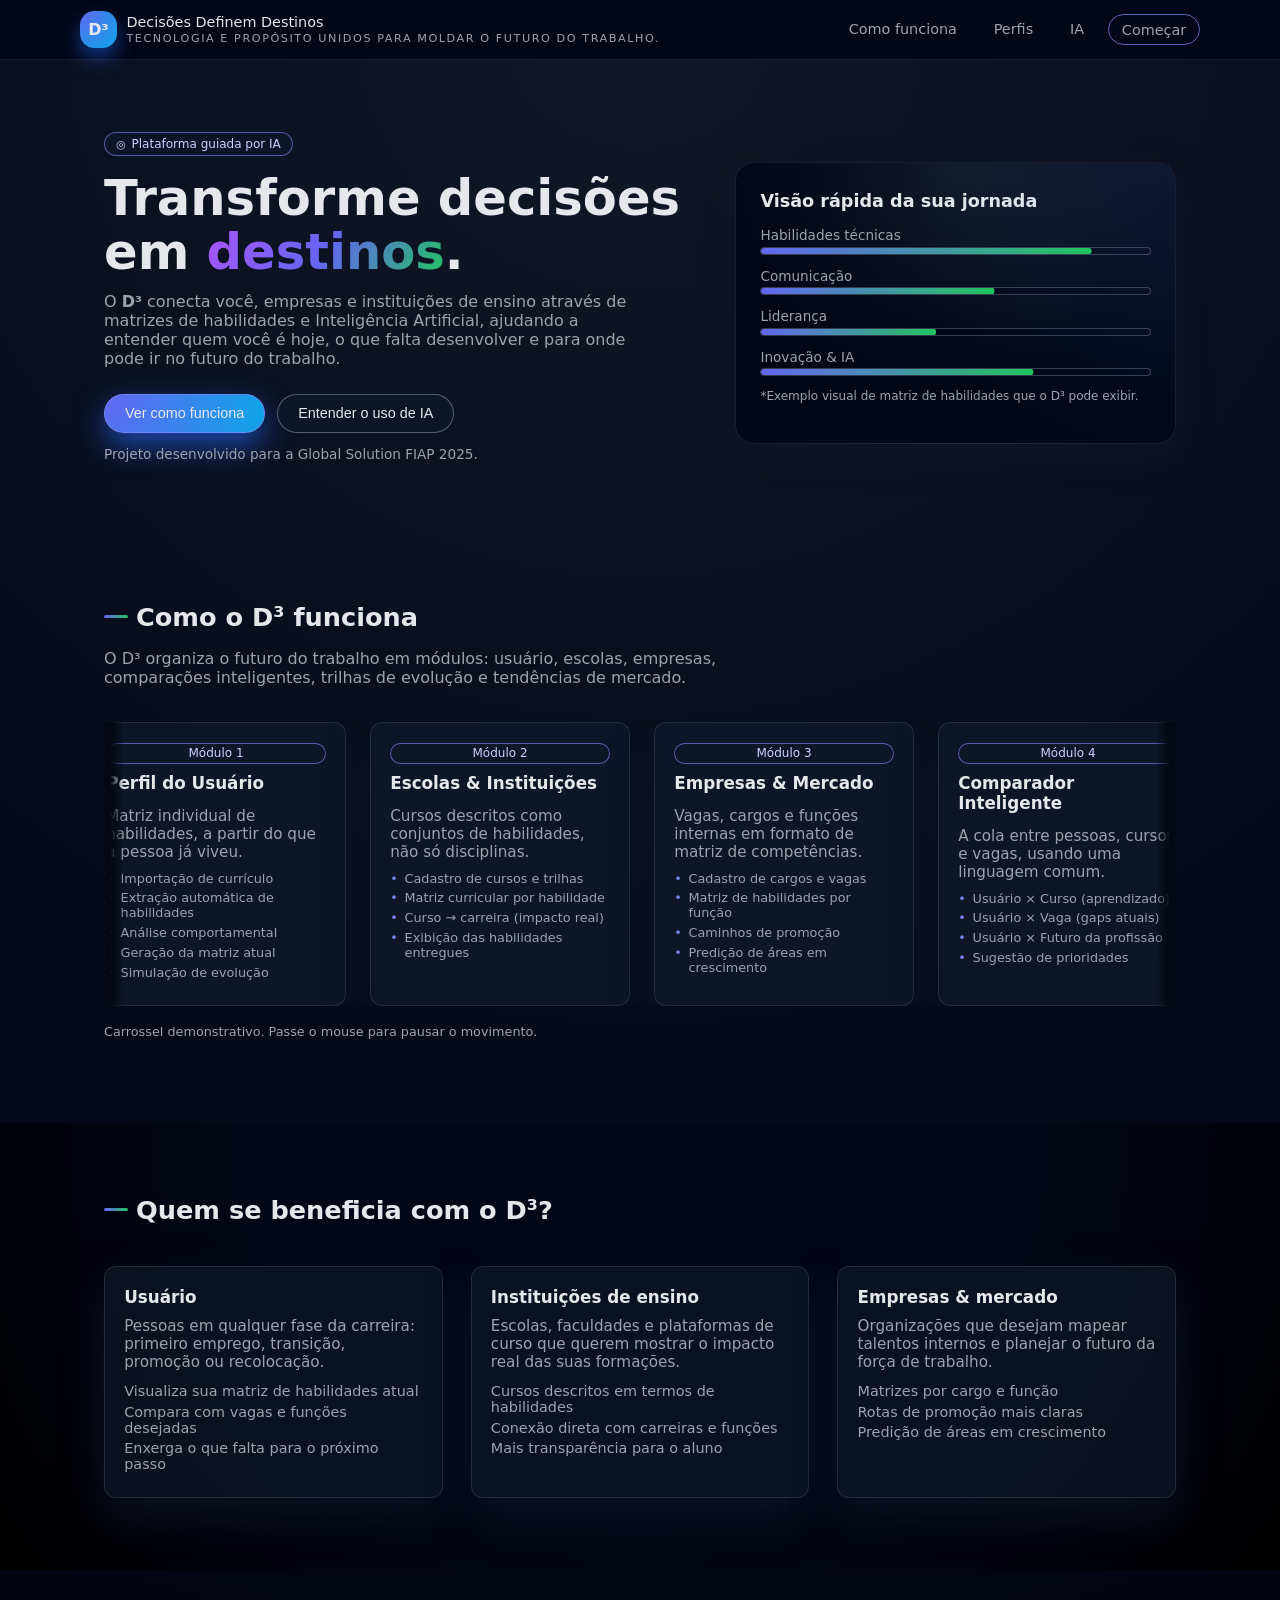
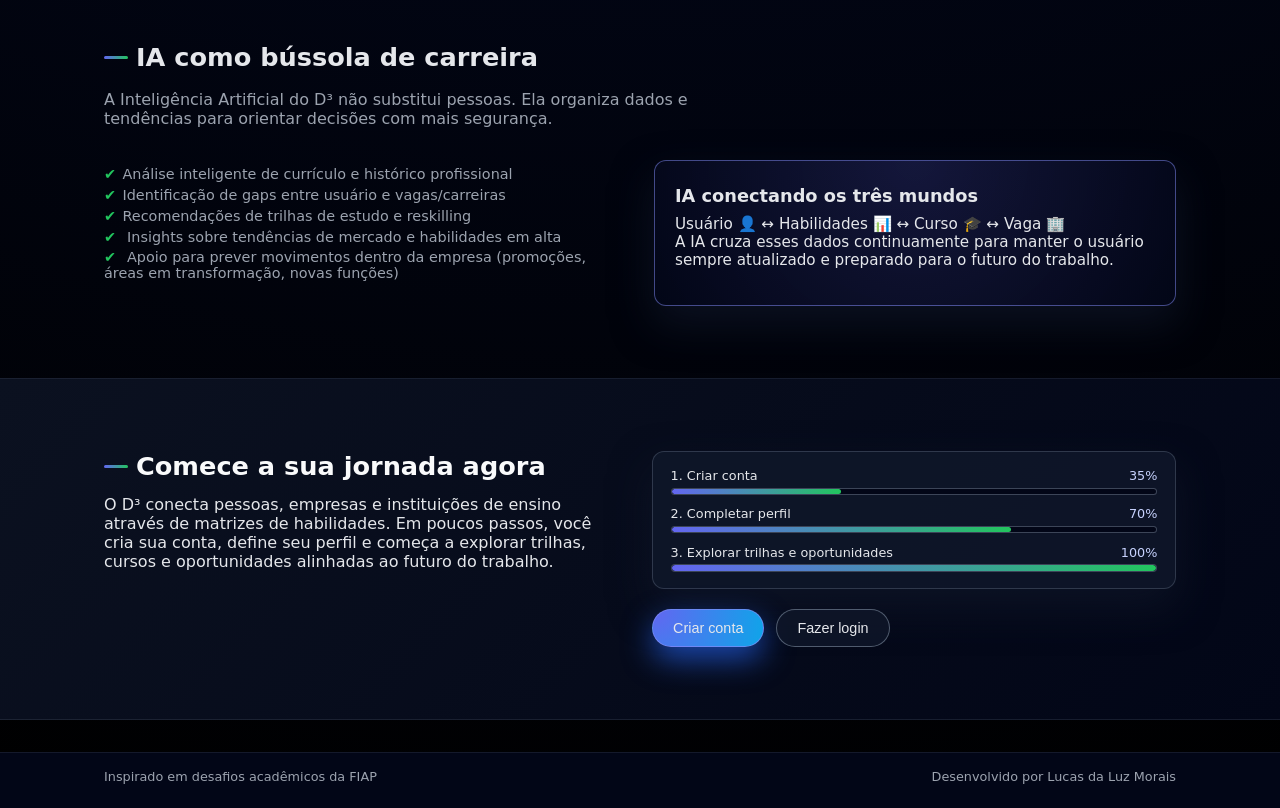
==== commit 67dba963: "Ajustes do botão criar conta e fazer login" ====
--- a/index.html
+++ b/index.html
@@ -16,7 +16,7 @@
         <span class="logo__mark">D³</span>
         <div class="logo__group">
           <span class="logo__text">Decisões Definem Destinos</span>
-          <span class="logo__tag">Plataforma em desenvolvimento contínuo</span>
+          <span class="logo__tag">Tecnologia e propósito unidos para moldar o futuro do trabalho.</span>
         </div>
       </div>
 
@@ -24,7 +24,7 @@
         <a href="#como-funciona">Como funciona</a>
         <a href="#perfis">Perfis</a>
         <a href="#ia">IA</a>
-        <a href="#contato" class="nav__cta">Começar</a>
+        <a href="#cta" class="nav__cta">Começar</a>
       </nav>
     </div>
   </header>
@@ -293,30 +293,66 @@
     </section>
 
     <!-- CALL TO ACTION -->
-<section id="contato" class="section section--cta">
-  <div class="container section--cta__content">
-    <div>
-      <h2 class="section__title section__title--light">Próximos passos do projeto</h2>
+<section id="cta" class="section section--cta">
+  <div class="container section--cta__content section--cta__content--split">
+
+    <div class="section--cta__copy">
+      <h2 class="section__title section__title--light">Comece a sua jornada agora</h2>
       <p>
-        O D³ está sendo desenvolvido como solução para a Global Solution FIAP 2025
-        e continuará evoluindo depois da entrega. A próxima etapa é transformar
-        essa interface em um sistema completo, integrado a banco de dados e
-        serviços de IA para apoiar decisões de carreira no dia a dia.
+        O D³ conecta pessoas, empresas e instituições de ensino através de matrizes de habilidades.
+        Em poucos passos, você cria sua conta, define seu perfil e começa a explorar trilhas,
+        cursos e oportunidades alinhadas ao futuro do trabalho.
       </p>
     </div>
 
-    <div class="section--cta__actions">
-      <button class="btn btn--primary" id="btnFakeLogin">
-        Simular login do usuário
-      </button>
-      <button class="btn btn--ghost" id="btnVerMatriz">
-        Ver exemplo de matriz
-      </button>
-     
-      </p>
-    </div>
+    <div class="section--cta__side">
+      <div class="cta-progress">
+        <div class="cta-step">
+          <div class="cta-step__header">
+            <span class="cta-step__label">1. Criar conta</span>
+            <span class="cta-step__value">35%</span>
+          </div>
+          <div class="cta-step__bar">
+            <span class="cta-step__fill cta-step__fill--1"></span>
+          </div>
+        </div>
+
+        <div class="cta-step">
+          <div class="cta-step__header">
+            <span class="cta-step__label">2. Completar perfil</span>
+            <span class="cta-step__value">70%</span>
+          </div>
+          <div class="cta-step__bar">
+            <span class="cta-step__fill cta-step__fill--2"></span>
+          </div>
+        </div>
+
+        <div class="cta-step">
+          <div class="cta-step__header">
+            <span class="cta-step__label">3. Explorar trilhas e oportunidades</span>
+            <span class="cta-step__value">100%</span>
+          </div>
+          <div class="cta-step__bar">
+            <span class="cta-step__fill cta-step__fill--3"></span>
+          </div>
+        </div>
+      </div>
+
+      <div class="section--cta__actions section--cta__actions--row">
+<button class="btn btn--primary btn--progress" onclick="location.href='cadastro.html'">
+  Criar conta
+</button>
+<button class="btn btn--ghost btn--progress" onclick="location.href='login.html'">
+  Fazer login
+</button>
+
+      </div>
+    </div>
+
   </div>
 </section>
+
+
 
   </main>
 
--- a/css/style.css
+++ b/css/style.css
@@ -418,6 +418,112 @@
   justify-content: space-between;
 }
 
+/* CTA – versão com passos e porcentagens */
+
+.section--cta__content--split {
+  align-items: stretch;
+}
+
+.section--cta__copy {
+  flex: 1 1 260px;
+  max-width: 520px;
+}
+
+.section--cta__side {
+  flex: 1 1 260px;
+  display: flex;
+  flex-direction: column;
+  gap: 1.25rem;
+}
+
+/* bloco de progresso */
+
+.cta-progress {
+  background: rgba(15, 23, 42, 0.9);
+  border-radius: var(--radius-md);
+  border: 1px solid rgba(148, 163, 184, 0.25);
+  padding: 1rem 1.1rem;
+  box-shadow: var(--shadow-soft);
+}
+
+.cta-step + .cta-step {
+  margin-top: 0.7rem;
+}
+
+.cta-step__header {
+  display: flex;
+  align-items: center;
+  justify-content: space-between;
+  font-size: 0.8rem;
+  margin-bottom: 0.3rem;
+}
+
+.cta-step__label {
+  color: var(--text-main);
+}
+
+.cta-step__value {
+  color: #c7d2fe;
+  font-weight: 500;
+}
+
+.cta-step__bar {
+  width: 100%;
+  height: 0.45rem;
+  border-radius: 999px;
+  background: #020617;
+  border: 1px solid rgba(148, 163, 184, 0.4);
+  overflow: hidden;
+}
+
+.cta-step__fill {
+  display: block;
+  height: 100%;
+  border-radius: inherit;
+  background: linear-gradient(90deg, #6366f1, #22c55e);
+  transform-origin: left;
+}
+
+/* “larguras” das barras (fixas, só visual) */
+.cta-step__fill--1 { width: 35%; }
+.cta-step__fill--2 { width: 70%; }
+.cta-step__fill--3 { width: 100%; }
+
+/* botões lado a lado nessa seção */
+
+.section--cta__actions {
+  display: flex;
+  flex-direction: column;
+  gap: 0.75rem;
+  align-items: flex-start;
+}
+
+/* quando tiver a classe --row, força ficar lado a lado */
+.section--cta__actions.section--cta__actions--row {
+  flex-direction: row;
+  flex-wrap: wrap;
+  gap: 0.75rem;
+}
+
+
+
+/* responsivo */
+
+@media (max-width: 860px) {
+  .section--cta__content--split {
+    flex-direction: column;
+  }
+
+  .section--cta__side {
+    width: 100%;
+  }
+
+  .section--cta__actions--row {
+    justify-content: flex-start;
+  }
+}
+
+
 .section--cta__actions {
   display: flex;
   flex-direction: column;
@@ -467,6 +573,39 @@
   background: rgba(30, 64, 175, 0.4);
 }
 
+/* Botões com efeito de "progresso" ao passar o mouse */
+.btn--progress {
+  position: relative;
+  overflow: hidden;
+}
+
+/* Barra que cresce de 0% até 100% */
+.btn--progress::before {
+  content: "";
+  position: absolute;
+  inset: 0;
+  border-radius: inherit;
+  background: linear-gradient(90deg, #6366f1, #22c55e);
+  transform-origin: left;
+  transform: scaleX(0);
+  opacity: 0.2;              /* deixa o texto visível */
+  transition: transform 0.5s ease-out;
+  pointer-events: none;      /* não bloqueia o clique */
+  z-index: 0;
+}
+
+/* garante que o texto fique por cima da barra */
+.btn--progress {
+  z-index: 1;
+}
+
+/* Quando o mouse passa em cima, a barra "carrega" */
+.btn--progress:hover::before,
+.btn--progress:focus-visible::before {
+  transform: scaleX(1);
+}
+
+
 /* FOOTER */
 
 .footer {
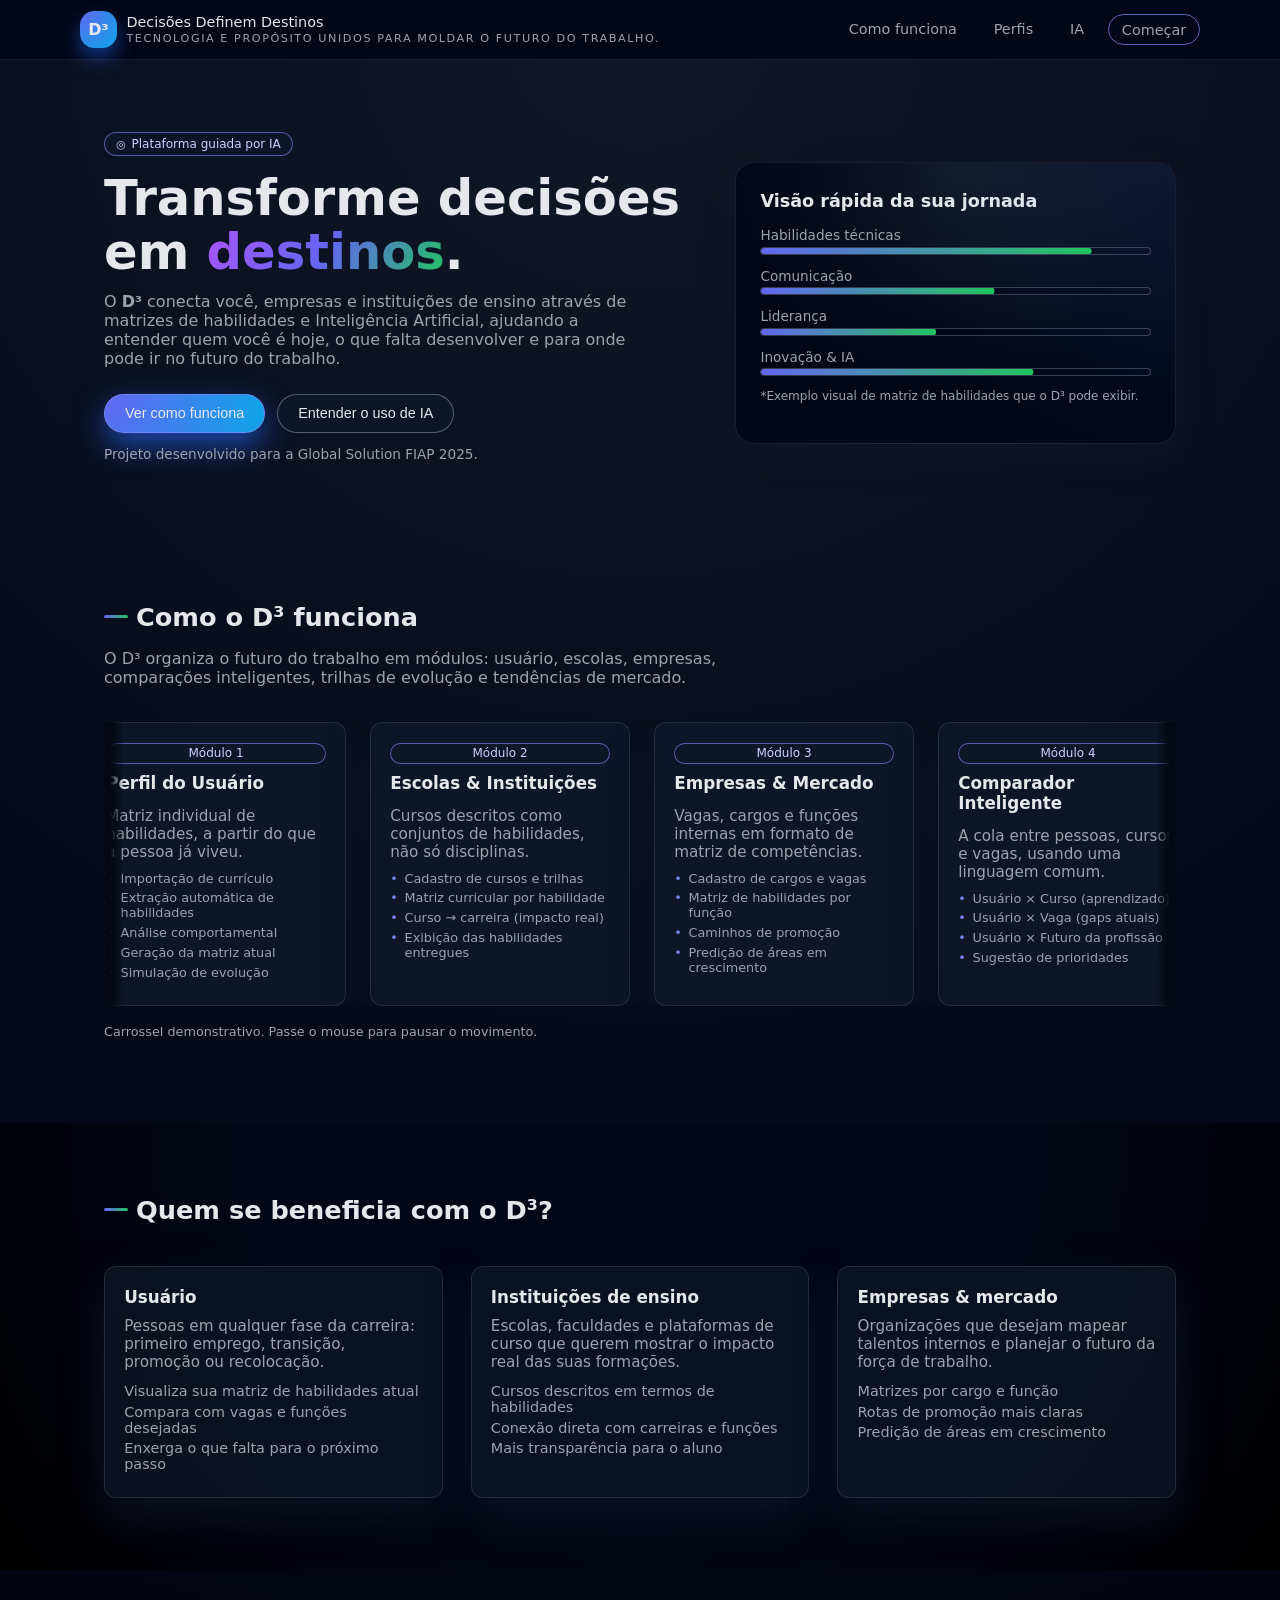
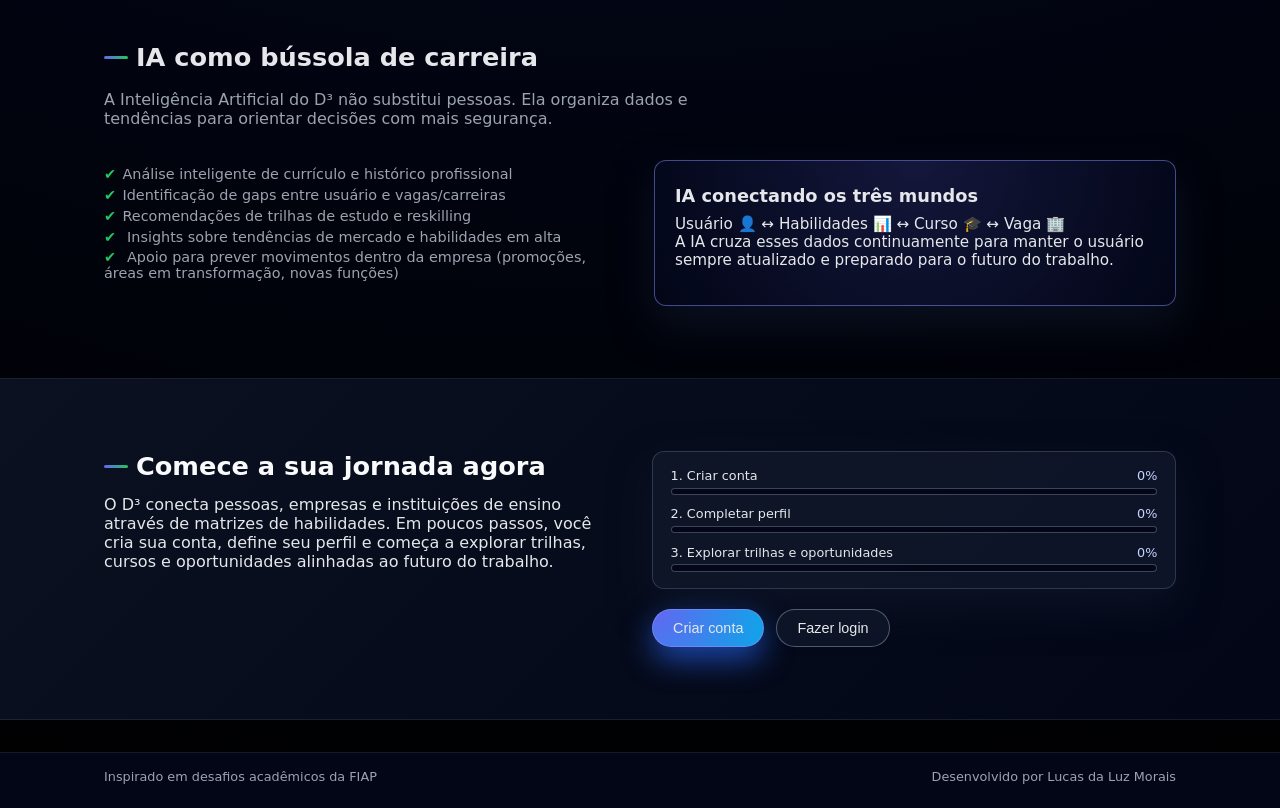
==== commit 82d360fb: "feito ja de barrinhas de porcentagem" ====
--- a/index.html
+++ b/index.html
@@ -338,18 +338,25 @@
         </div>
       </div>
 
-      <div class="section--cta__actions section--cta__actions--row">
-<button class="btn btn--primary btn--progress" onclick="location.href='cadastro.html'">
-  Criar conta
-</button>
-<button class="btn btn--ghost btn--progress" onclick="location.href='login.html'">
-  Fazer login
-</button>
-
-      </div>
-    </div>
-
-  </div>
+<div class="section--cta__actions section--cta__actions--row">
+  <button
+    class="btn btn--primary"
+    data-cta-state="create"
+    onclick="location.href='cadastro.html'"
+  >
+    Criar conta
+  </button>
+
+  <button
+    class="btn btn--ghost"
+    data-cta-state="login"
+    onclick="location.href='login.html'"
+  >
+    Fazer login
+  </button>
+</div>
+
+
 </section>
 
 
--- a/css/style.css
+++ b/css/style.css
@@ -482,12 +482,10 @@
   border-radius: inherit;
   background: linear-gradient(90deg, #6366f1, #22c55e);
   transform-origin: left;
-}
-
-/* “larguras” das barras (fixas, só visual) */
-.cta-step__fill--1 { width: 35%; }
-.cta-step__fill--2 { width: 70%; }
-.cta-step__fill--3 { width: 100%; }
+  width: 0;                         /* começa zerado */
+  transition: width 0.6s ease-out;  /* anima quando mudamos a largura */
+}
+
 
 /* botões lado a lado nessa seção */
 
@@ -778,3 +776,5 @@
     text-align: center;
   }
 }
+
+
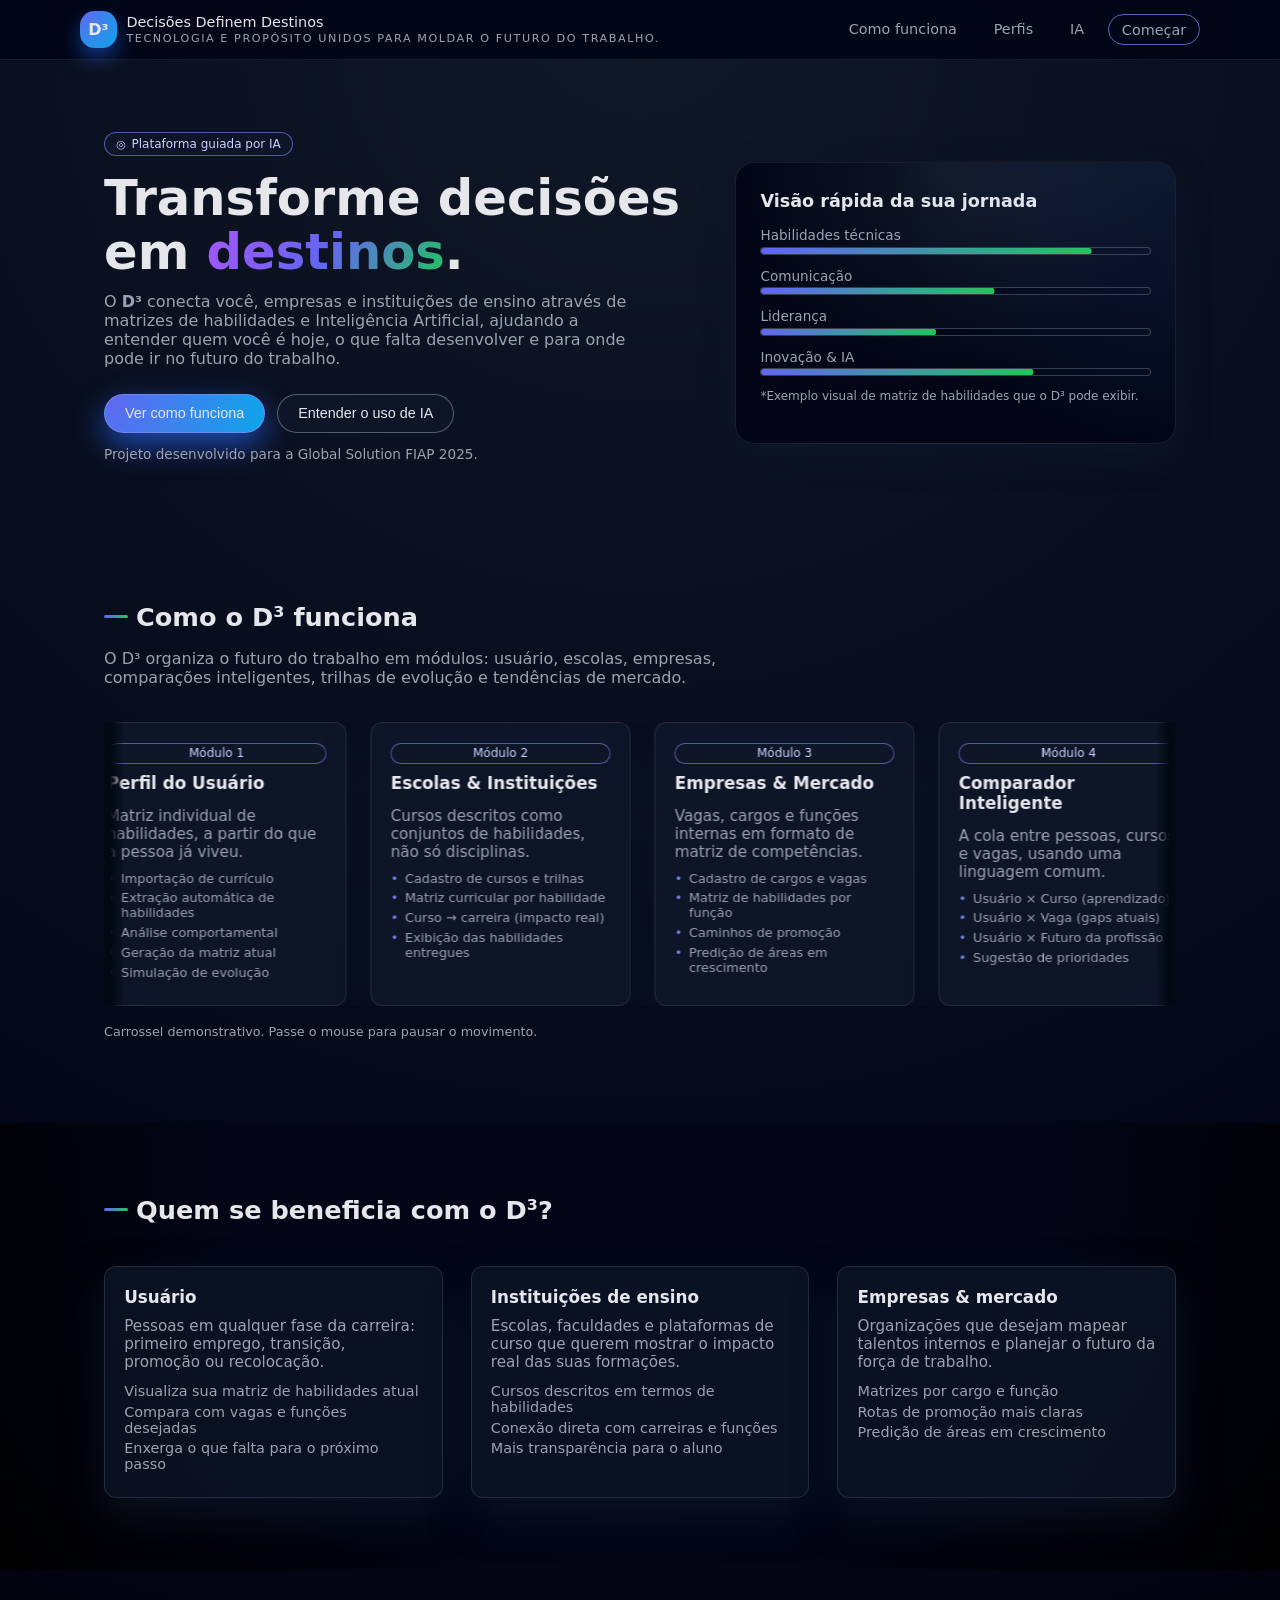
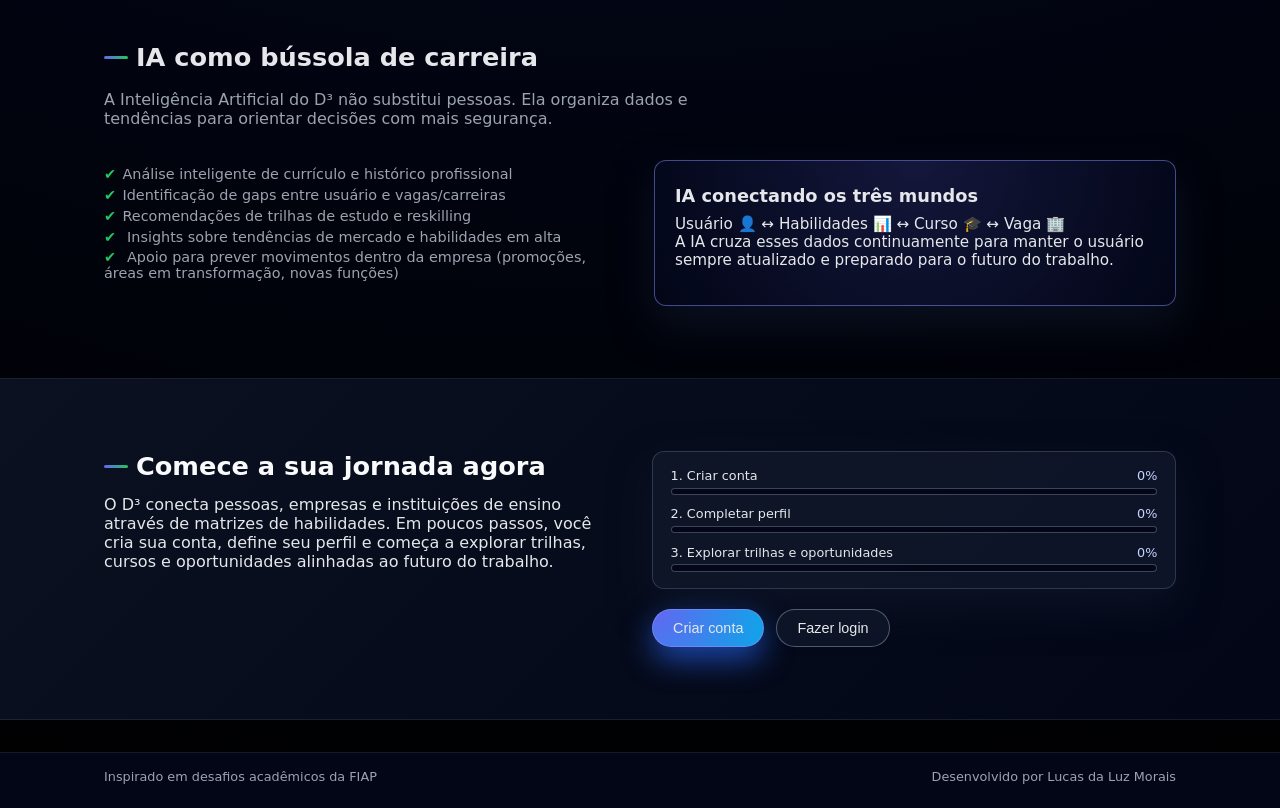
==== commit f5b5f206: "criado tela de login, cadastro e bando de dados temporario para MVP" ====
--- a/index.html
+++ b/index.html
@@ -370,6 +370,7 @@
     </div>
   </footer>
 
+  <script src="./js/db.js"></script>
   <script src="./js/main.js"></script>
 </body>
 </html>
